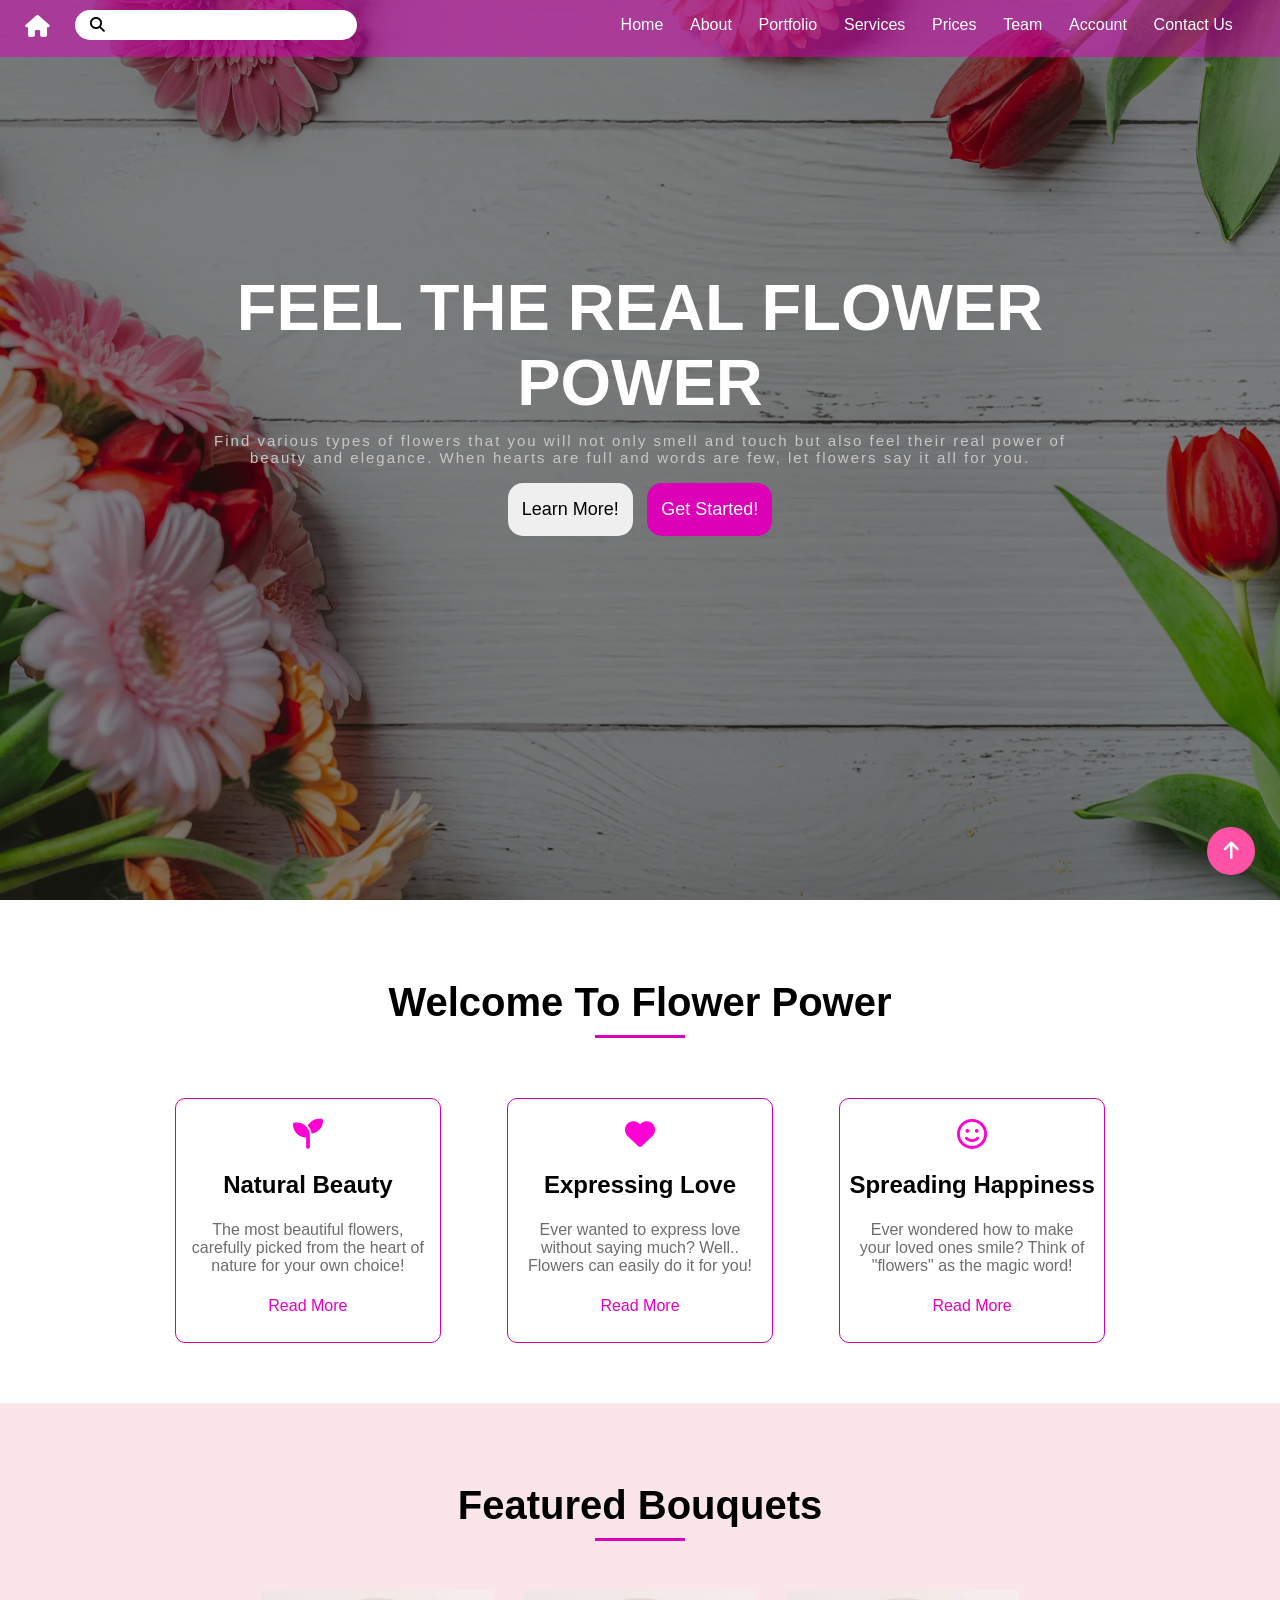
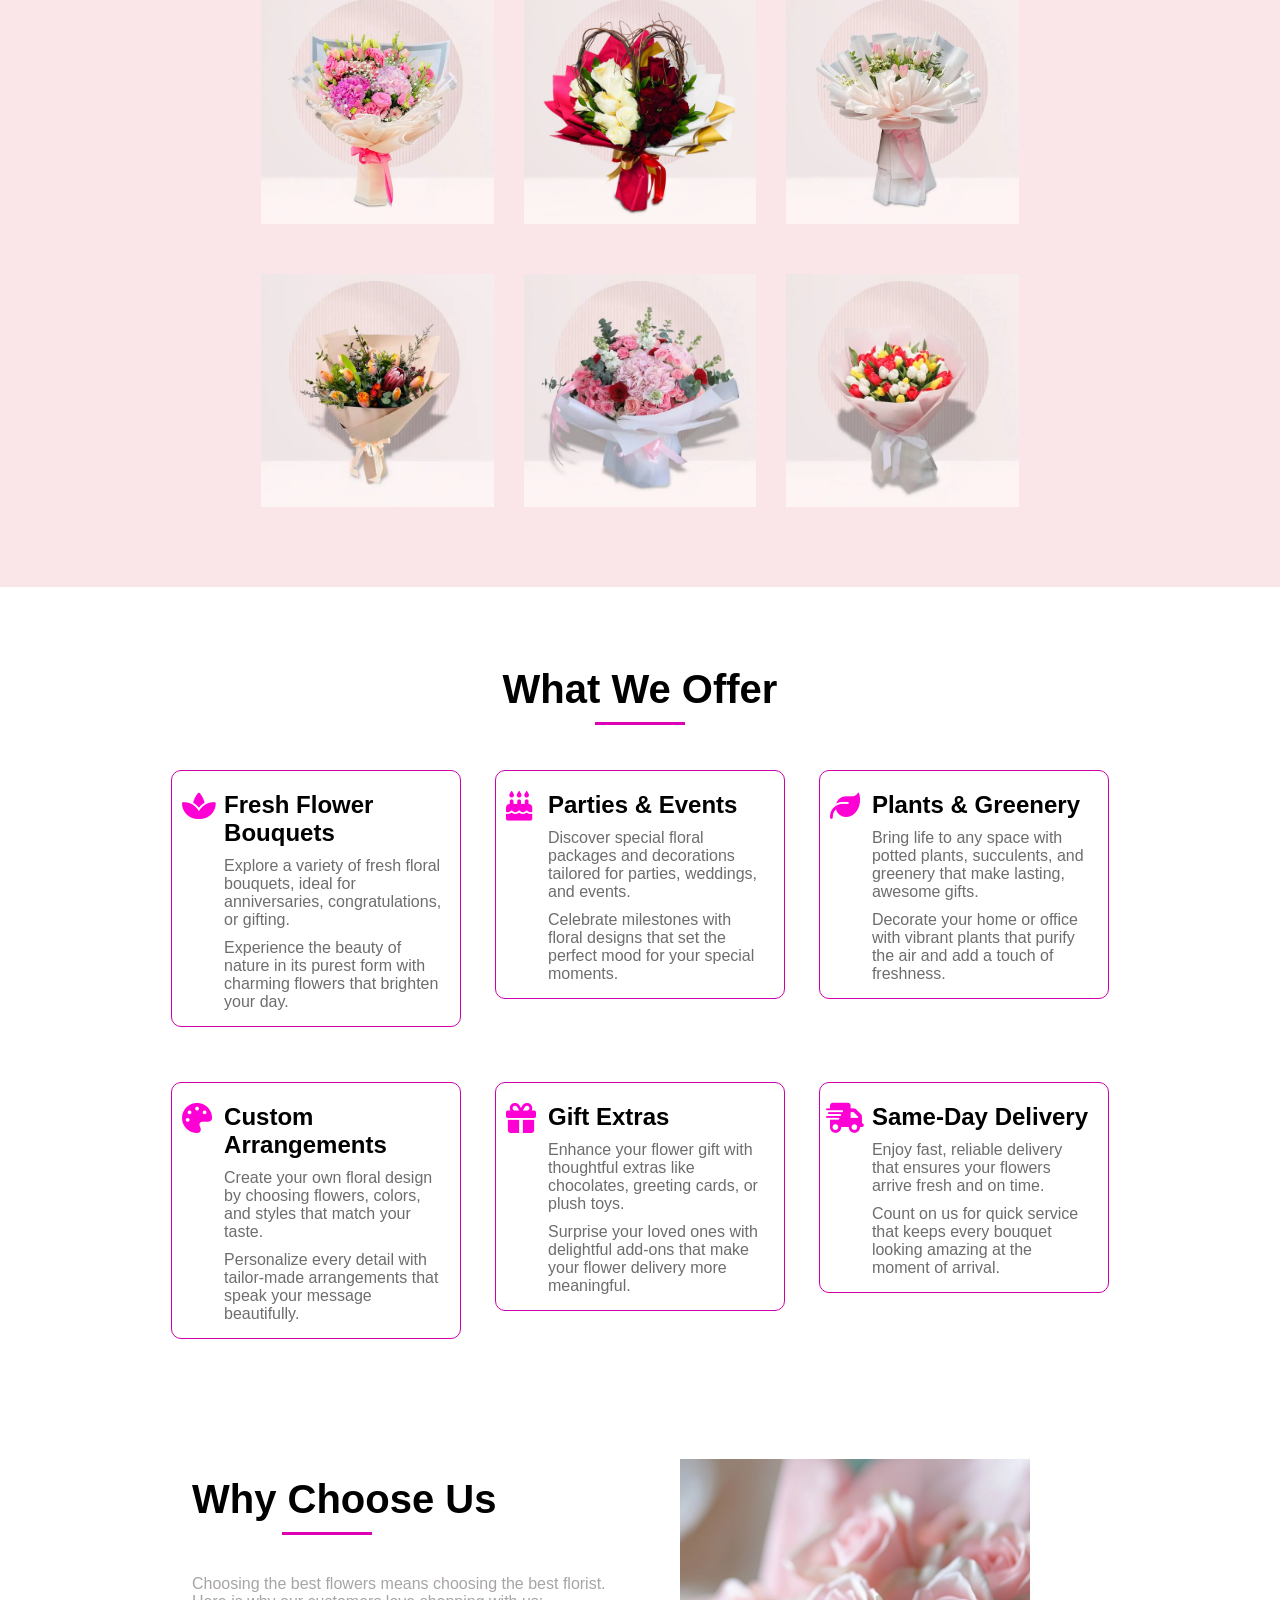
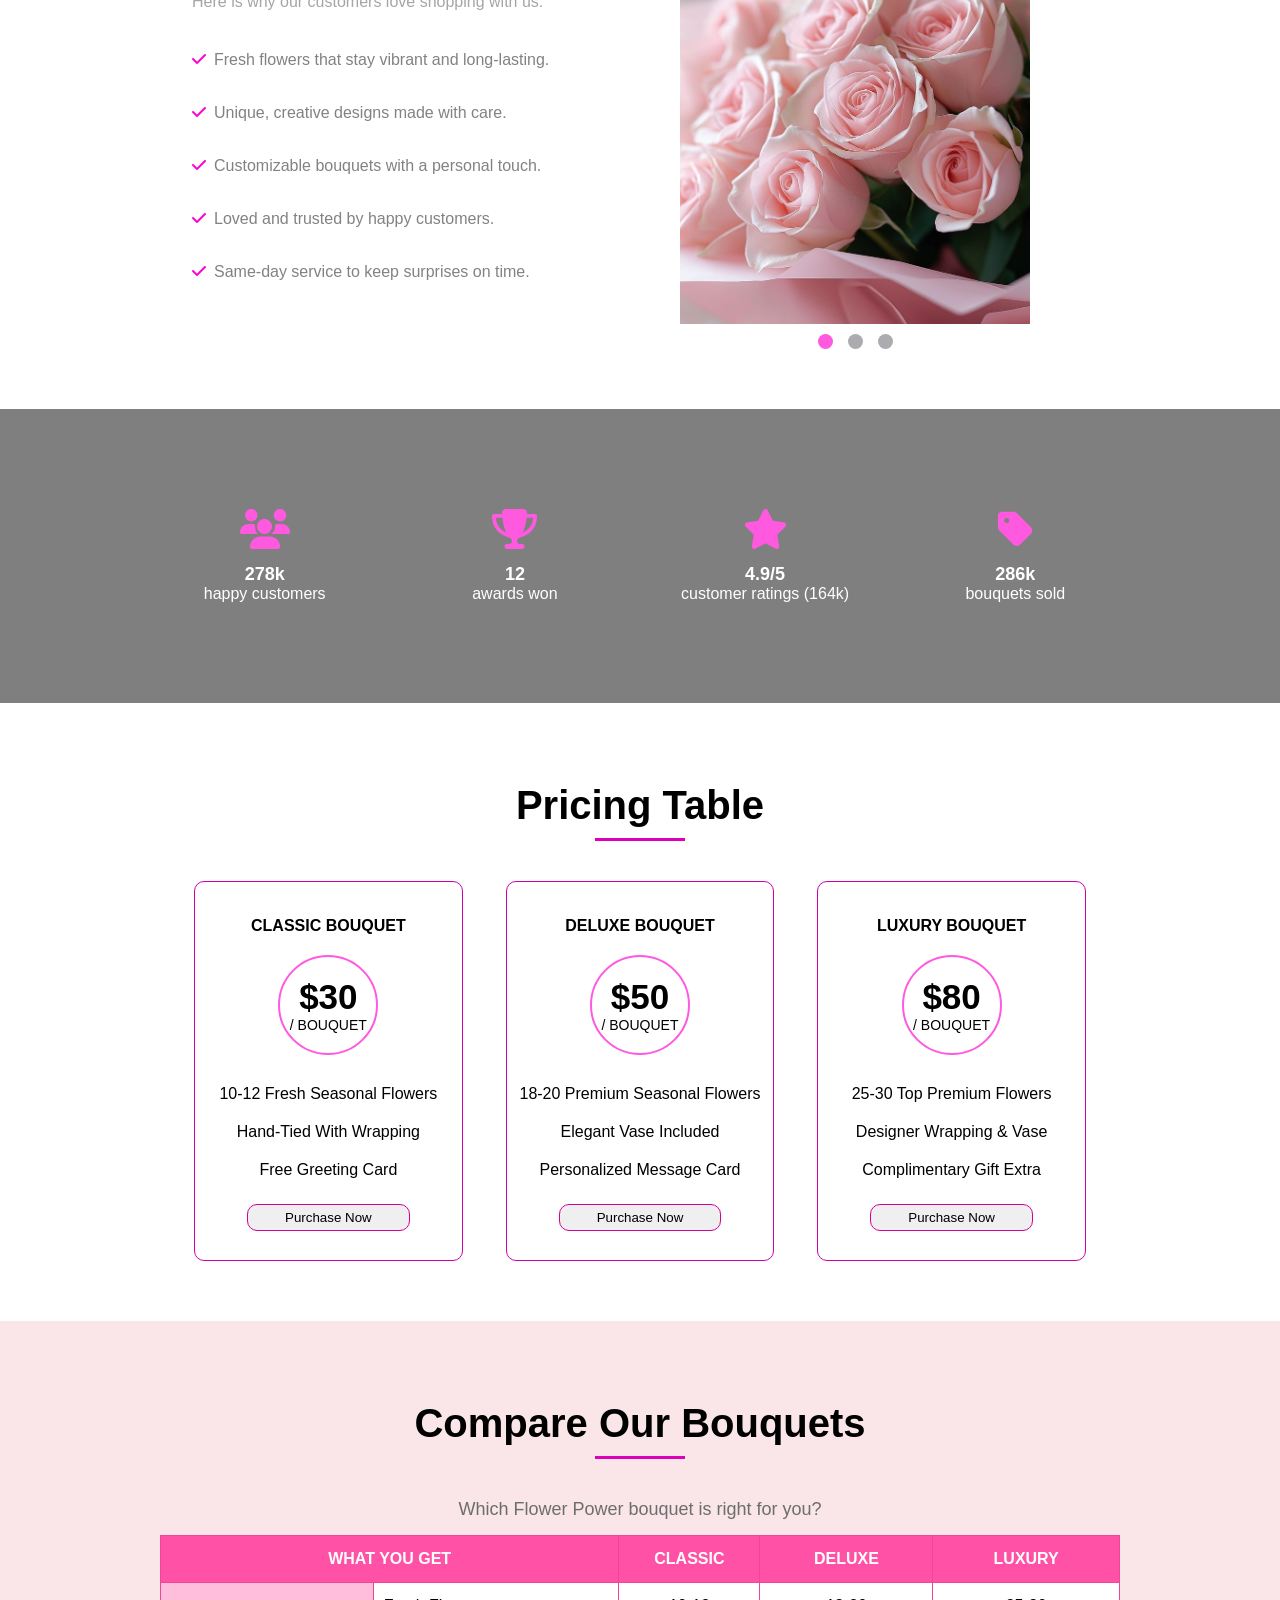
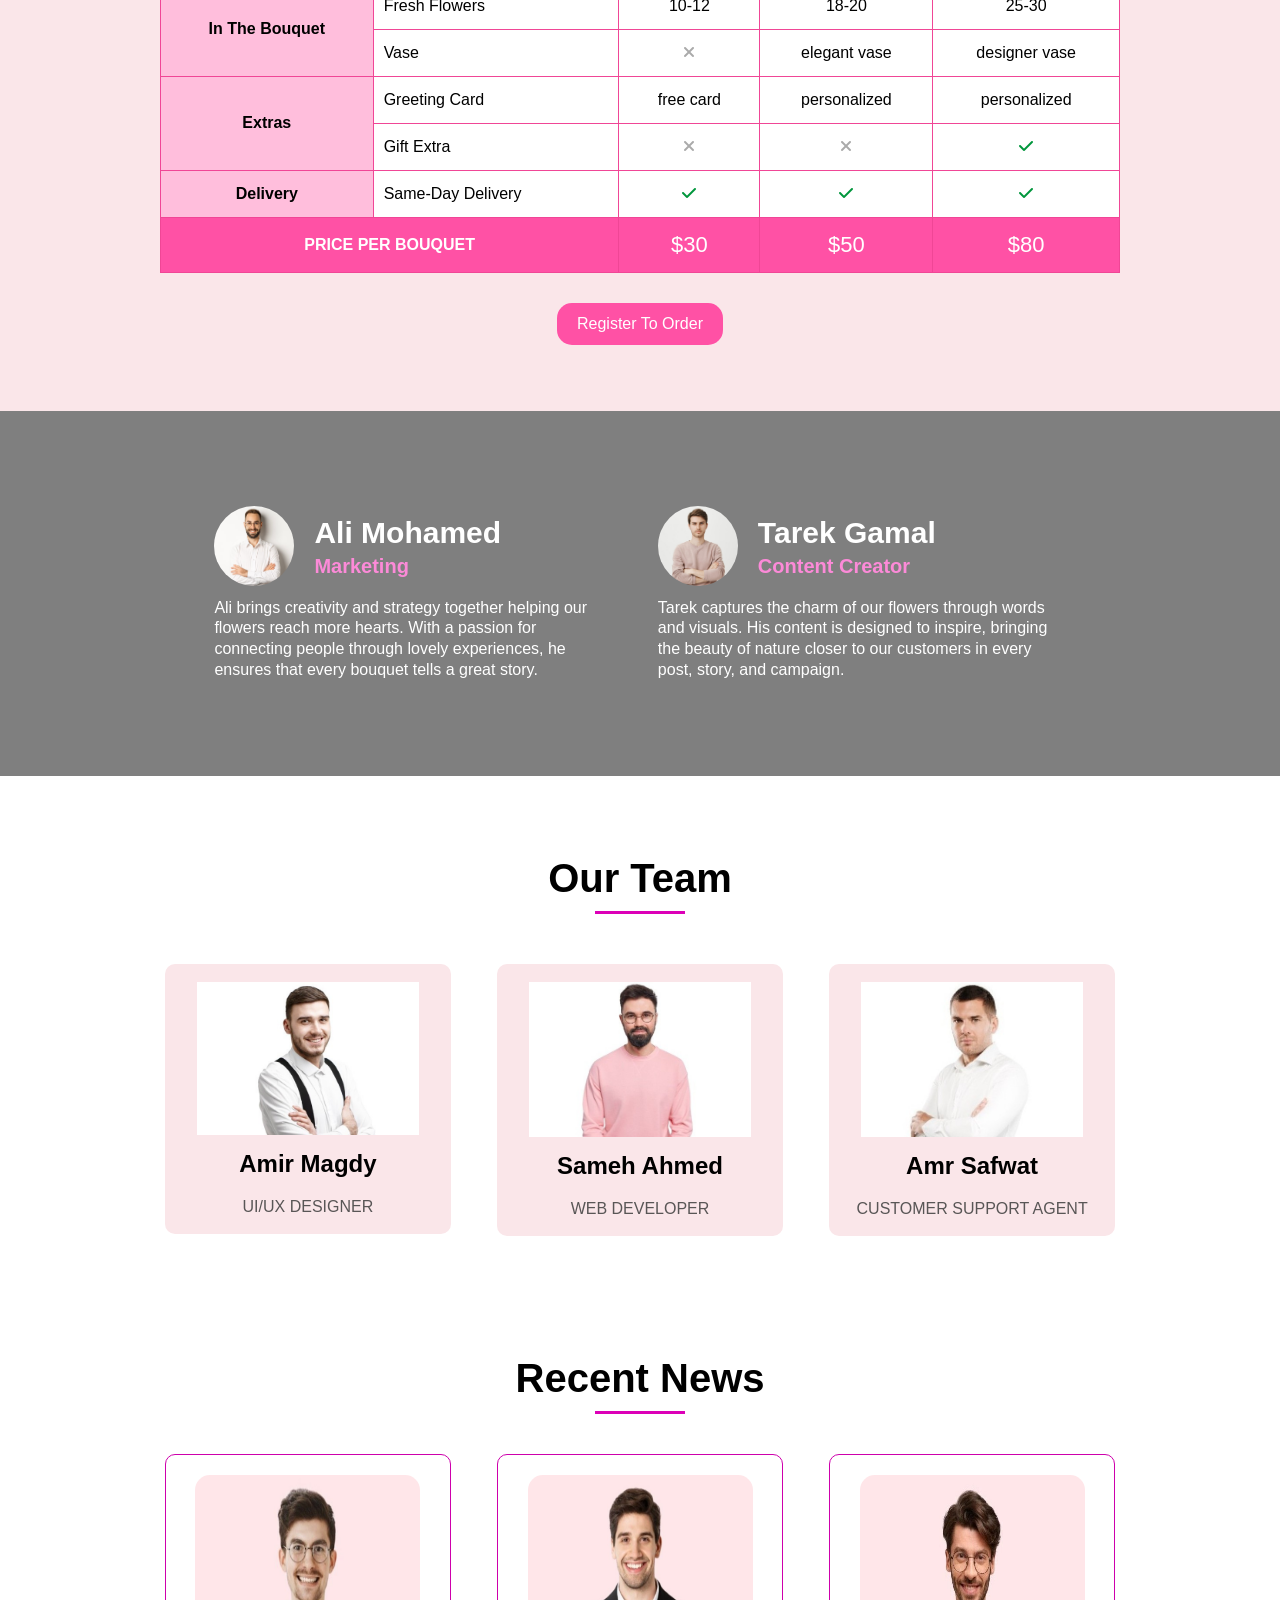
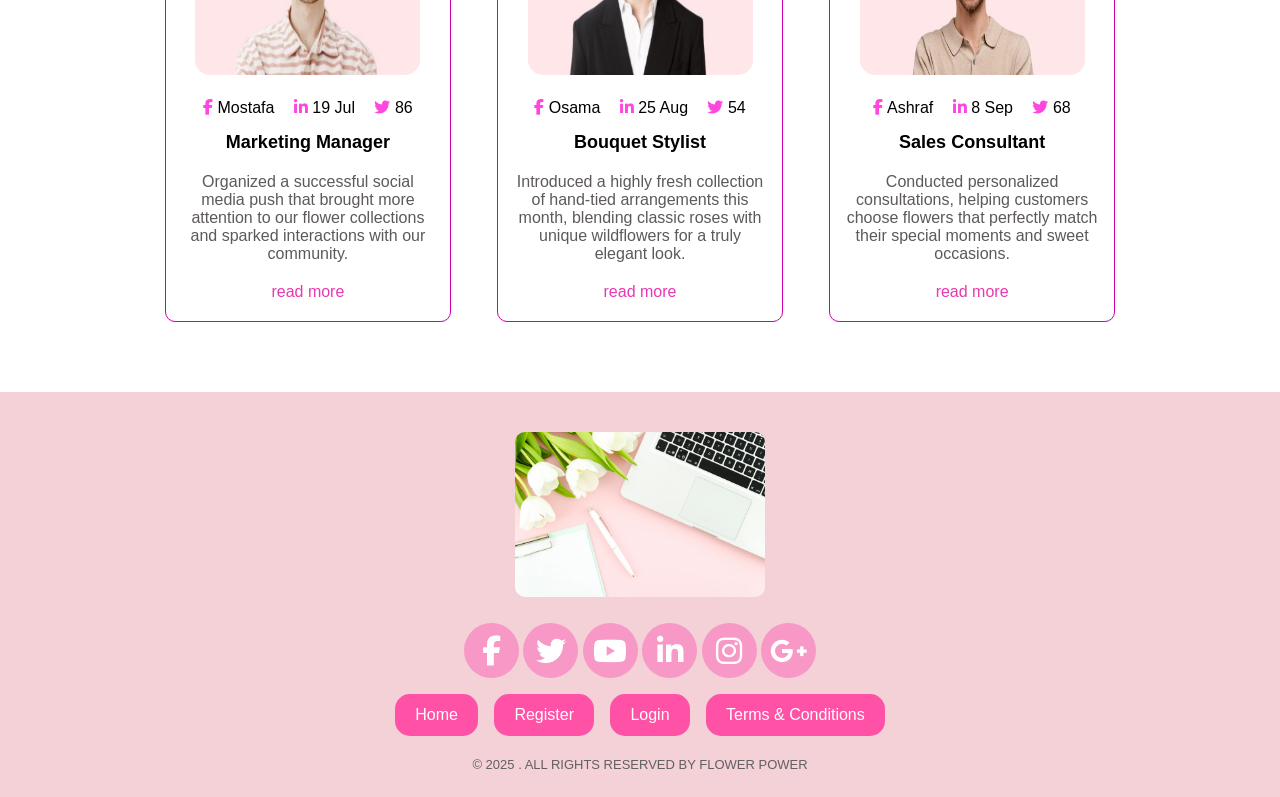
==== index.html @ 377924e8 "Add files via upload" ====
<!doctype html>
<html lang="en">
  <head>
    <meta charset="UTF-8" />
    <meta name="viewport" content="width=device-width, initial-scale=1" />
    <title>Flower Power</title>
    <link rel="stylesheet" href="css/style.css" />
    <link rel="stylesheet" href="css/all.css" />
  </head>

  <body>
    <div class="header">
      <a href="#home"><i class="fa-solid fa-house home-icon"></i></a>
      <input type="text" class="search-box" aria-label="search" />
      <i class="fa-solid fa-magnifying-glass search-icon"></i>
      <ul class="links">
        <li><a href="#home">home</a></li>
        <li><a href="#about">about</a></li>
        <li><a href="#featured">portfolio</a></li>
        <li><a href="#offer">services</a></li>
        <li><a href="#pricing">prices</a></li>
        <li><a href="#team">team</a></li>
        <li class="dropdown-point">
          <a href="Form.html">account</a>
          <ul class="dropdown-menu">
            <li><a href="Form.html">register</a></li>
            <li><a href="login.html">login</a></li>
            <li><a href="terms.html">terms &amp; conditions</a></li>
          </ul>
        </li>
        <li><a href="#contact">contact us</a></li>
      </ul>
    </div>
    <!-------------------------------------- /header -------------------------------------->

    <div class="home" id="home">
      <div class="home-overlay"></div>
      <div class="home-content">
        <h2 class="home-title">feel the real flower power</h2>
        <p class="home-p">
          Find various types of flowers that you will not only smell and touch
          but also feel their real power of beauty and elegance. When hearts are
          full and words are few, let flowers say it all for you.
        </p>
        <a href="#welcome" class="home-btn1 home-btn">learn more!</a>
        <a href="Form.html" class="home-btn2 home-btn">get started!</a>
      </div>
      <!-- /home-content -->
    </div>
    <!-------------------------------------- /home -------------------------------------->

    <div class="welcome" id="welcome">
      <div class="welcome-container">
        <div class="welcome-parent">
          <h2 class="title welcome-title">welcome to flower power</h2>
          <p class="underline"></p>

          <div class="welcome-div welcome-div1">
            <i class="fa-solid fa-seedling welcome-div-icon"></i>
            <h2 class="welcome-div-title">natural beauty</h2>
            <p class="welcome-div-p">
              The most beautiful flowers, carefully picked from the heart of
              nature for your own choice!
            </p>
            <a href="#" class="welcome-div-link">read more</a>
          </div>
          <!-- /welcome-div1 -->

          <div class="welcome-div welcome-div2">
            <i class="fa-solid fa-heart welcome-div-icon"></i>
            <h2 class="welcome-div-title">expressing love</h2>
            <p class="welcome-div-p">
              Ever wanted to express love without saying much? Well.. Flowers
              can easily do it for you!
            </p>
            <a href="#" class="welcome-div-link">read more</a>
          </div>
          <!-- /welcome-div2 -->

          <div class="welcome-div welcome-div3">
            <i class="fa-regular fa-face-smile welcome-div-icon"></i>
            <h2 class="welcome-div-title">spreading happiness</h2>
            <p class="welcome-div-p">
              Ever wondered how to make your loved ones smile? Think of
              "flowers" as the magic word!
            </p>
            <a href="#" class="welcome-div-link">read more</a>
          </div>
          <!-- /welcome-div3 -->
        </div>
        <!-- /welcome-parent -->
      </div>
      <!-- /welcome-container -->
    </div>
    <!-------------------------------------- /welcome -------------------------------------->

    <div class="featured" id="featured">
      <div class="featured-div">
        <h2 class="title featured-title">featured bouquets</h2>
        <p class="underline"></p>
        <div class="featured-container featured-container1">
          <div class="featured-parent featured-parent1">
            <div class="featured-img-container featured-img1-container">
              <img
                src="Assets/Blossom Bliss Bouquet.jpg"
                alt="blossom bliss bouquet"
                class="featured-img"
              />
              <div class="featured-img-overlay">
                <h2 class="featured-cat">category</h2>
                <p class="featured-p">blossom bliss bouquet</p>
                <div class="featured-icons">
                  <a href="#"
                    ><i class="fa-regular fa-heart featured-icon1"></i
                  ></a>
                  <a href="#"
                    ><i class="fa-brands fa-pinterest featured-icon2"></i
                  ></a>
                </div>
                <!-- /featured-icons -->
              </div>
              <!-- /featured-img-overlay -->
            </div>
            <!-- /featured-img1-container -->

            <div class="featured-img-container featured-img2-container">
              <img
                src="Assets/Eternal Love Twig-Heart Bouquet.jpg"
                alt="eternal love bouquet"
                class="featured-img"
              />
              <div class="featured-img-overlay">
                <h2 class="featured-cat">category</h2>
                <p class="featured-p">eternal love bouquet</p>
                <div class="featured-icons">
                  <a href="#"
                    ><i class="fa-regular fa-heart featured-icon1"></i
                  ></a>
                  <a href="#"
                    ><i class="fa-brands fa-pinterest featured-icon2"></i
                  ></a>
                </div>
                <!-- /featured-icons -->
              </div>
              <!-- /featured-img-overlay -->
            </div>
            <!-- /featured-img2-container -->

            <div class="featured-img-container featured-img3-container">
              <img
                src="Assets/Fresh Floral Harmony.jpg"
                alt="fresh floral harmony bouquet"
                class="featured-img"
              />
              <div class="featured-img-overlay">
                <h2 class="featured-cat">category</h2>
                <p class="featured-p">floral harmony bouquet</p>
                <div class="featured-icons">
                  <a href="#"
                    ><i class="fa-regular fa-heart featured-icon1"></i
                  ></a>
                  <a href="#"
                    ><i class="fa-brands fa-pinterest featured-icon2"></i
                  ></a>
                </div>
                <!-- /featured-icons -->
              </div>
              <!-- /featured-img-overlay -->
            </div>
            <!-- /featured-img3-container -->
          </div>
          <!-- /featured-parent1 -->
        </div>
        <!-- /featured-container1 -->

        <div class="featured-container featured-container2">
          <div class="featured-parent featured-parent2">
            <div class="featured-img-container featured-img4-container">
              <img
                src="Assets/Treasury Tulip Bouquet.jpg"
                alt="treasury tulip bouquet"
                class="featured-img"
              />
              <div class="featured-img-overlay">
                <h2 class="featured-cat">category</h2>
                <p class="featured-p">treasury tulips bouquet</p>
                <div class="featured-icons">
                  <a href="#"
                    ><i class="fa-regular fa-heart featured-icon1"></i
                  ></a>
                  <a href="#"
                    ><i class="fa-brands fa-pinterest featured-icon2"></i
                  ></a>
                </div>
                <!-- /featured-icons -->
              </div>
              <!-- /featured-img-overlay -->
            </div>
            <!-- /featured-img4-container -->

            <div class="featured-img-container featured-img5-container">
              <img
                src="Assets/Sweet Harmony.jpg"
                alt="sweet harmony bouquet"
                class="featured-img"
              />
              <div class="featured-img-overlay">
                <h2 class="featured-cat">category</h2>
                <p class="featured-p">sweet harmony bouquet</p>
                <div class="featured-icons">
                  <a href="#"
                    ><i class="fa-regular fa-heart featured-icon1"></i
                  ></a>
                  <a href="#"
                    ><i class="fa-brands fa-pinterest featured-icon2"></i
                  ></a>
                </div>
                <!-- /featured-icons -->
              </div>
              <!-- /featured-img-overlay -->
            </div>
            <!-- /featured-img5-container -->

            <div class="featured-img-container featured-img6-container">
              <img
                src="Assets/Mix Tulips 75 stems.jpg"
                alt="mixed tulips bouquet"
                class="featured-img"
              />
              <div class="featured-img-overlay">
                <h2 class="featured-cat">category</h2>
                <p class="featured-p">mix tulips bouquet</p>
                <div class="featured-icons">
                  <a href="#"
                    ><i class="fa-regular fa-heart featured-icon1"></i
                  ></a>
                  <a href="#"
                    ><i class="fa-brands fa-pinterest featured-icon2"></i
                  ></a>
                </div>
                <!-- /featured-icons -->
              </div>
              <!-- /featured-img-overlay -->
            </div>
            <!-- /featured-img6-container -->
          </div>
          <!-- /featured-parent2 -->
        </div>
        <!-- /featured-container2 -->
      </div>
      <!-- /featured-div -->
    </div>
    <!-------------------------------------- /featured -------------------------------------->

    <div class="offer" id="offer">
      <div class="offer-main">
        <h2 class="title offer-title">what we offer</h2>
        <p class="underline"></p>
        <div class="offer-container offer-container1">
          <div class="offer-parent offer-parent1">
            <div class="offer-div offer-div1">
              <a href="#"><i class="fas fa-spa offer-div-icon"></i></a>
              <div class="offer-details">
                <h2 class="offer-div-title">fresh flower bouquets</h2>
                <p class="offer-div-p">
                  Explore a variety of fresh floral bouquets, ideal for
                  anniversaries, congratulations, or gifting.
                </p>
                <p class="offer-div-p">
                  Experience the beauty of nature in its purest form with
                  charming flowers that brighten your day.
                </p>
              </div>
              <!-- /offer-details -->
            </div>
            <!-- /offer-div1 -->

            <div class="offer-div offer-div2">
              <a href="#"
                ><i class="fas fa-birthday-cake offer-div-icon"></i
              ></a>
              <div class="offer-details">
                <h2 class="offer-div-title">parties & events</h2>
                <p class="offer-div-p">
                  Discover special floral packages and decorations tailored for
                  parties, weddings, and events.
                </p>
                <p class="offer-div-p">
                  Celebrate milestones with floral designs that set the perfect
                  mood for your special moments.
                </p>
              </div>
              <!-- /offer-details -->
            </div>
            <!-- /offer-div2 -->

            <div class="offer-div offer-div3">
              <a href="#"><i class="fas fa-leaf offer-div-icon"></i></a>
              <div class="offer-details">
                <h2 class="offer-div-title">plants & greenery</h2>
                <p class="offer-div-p">
                  Bring life to any space with potted plants, succulents, and
                  greenery that make lasting, awesome gifts.
                </p>
                <p class="offer-div-p">
                  Decorate your home or office with vibrant plants that purify
                  the air and add a touch of freshness.
                </p>
              </div>
              <!-- /offer-details -->
            </div>
            <!-- /offer-div3 -->
          </div>
          <!-- /offer-parent1 -->
        </div>
        <!-- /offer-container1 -->

        <div class="offer-container offer-container2">
          <div class="offer-parent offer-parent2">
            <div class="offer-div offer-div1">
              <a href="#"><i class="fas fa-palette offer-div-icon"></i></a>
              <div class="offer-details">
                <h2 class="offer-div-title">custom arrangements</h2>
                <p class="offer-div-p">
                  Create your own floral design by choosing flowers, colors, and
                  styles that match your taste.
                </p>
                <p class="offer-div-p">
                  Personalize every detail with tailor-made arrangements that
                  speak your message beautifully.
                </p>
              </div>
              <!-- /offer-details -->
            </div>
            <!-- /offer-div1 -->

            <div class="offer-div offer-div2">
              <a href="#"><i class="fas fa-gift offer-div-icon"></i></a>
              <div class="offer-details">
                <h2 class="offer-div-title">gift extras</h2>
                <p class="offer-div-p">
                  Enhance your flower gift with thoughtful extras like
                  chocolates, greeting cards, or plush toys.
                </p>
                <p class="offer-div-p">
                  Surprise your loved ones with delightful add-ons that make
                  your flower delivery more meaningful.
                </p>
              </div>
              <!-- /offer-details -->
            </div>
            <!-- /offer-div2 -->

            <div class="offer-div offer-div3">
              <a href="#"
                ><i
                  class="fas fa-shipping-fast offer-div-icon offer-div-icon6"
                ></i
              ></a>
              <div class="offer-details">
                <h2 class="offer-div-title">same-day delivery</h2>
                <p class="offer-div-p">
                  Enjoy fast, reliable delivery that ensures your flowers arrive
                  fresh and on time.
                </p>
                <p class="offer-div-p">
                  Count on us for quick service that keeps every bouquet looking
                  amazing at the moment of arrival.
                </p>
              </div>
              <!-- /offer-details -->
            </div>
            <!-- /offer-div3 -->
          </div>
          <!-- /offer-parent2 -->
        </div>
        <!-- /offer-container2 -->
      </div>
      <!-- /offer-main -->
    </div>
    <!-------------------------------------- /offer -------------------------------------->

    <div class="choose">
      <div class="choose-container">
        <div class="choose-parent">
          <div class="choose-div choose-div1">
            <br />
            <h2 class="title choose-title">why choose us</h2>
            <p class="underline choose-underline"></p>
            <div class="choose-container-div1">
              <p class="choose-div-p1">
                Choosing the best flowers means choosing the best florist.
              </p>
              <p class="choose-div-p2">
                Here is why our customers love shopping with us:
              </p>
              <ul class="advantages">
                <li>
                  <i class="fa-solid fa-check tick-icon"></i>Fresh flowers that
                  stay vibrant and long-lasting.
                </li>
                <li>
                  <i class="fa-solid fa-check tick-icon"></i>Unique, creative
                  designs made with care.
                </li>
                <li>
                  <i class="fa-solid fa-check tick-icon"></i>Customizable
                  bouquets with a personal touch.
                </li>
                <li>
                  <i class="fa-solid fa-check tick-icon"></i>Loved and trusted
                  by happy customers.
                </li>
                <li>
                  <i class="fa-solid fa-check tick-icon"></i>Same-day service to
                  keep surprises on time.
                </li>
              </ul>
            </div>
            <!-- /choose-container-div1 -->
          </div>
          <!-- /choose-div1 -->

          <div class="choose-div choose-div2">
            <div class="choose-container-div2">
              <img
                src="Assets/Pink Flowers.jpg"
                alt="pink flowers"
                class="choose-image"
                width="350"
                height="465"
              />
              <div class="switch-parent">
                <div class="switch-container-div">
                  <p class="switch switch1"></p>
                  <p class="switch switch2"></p>
                  <p class="switch switch3"></p>
                </div>
                <!-- /switch-container-div -->
              </div>
              <!-- /switch--parent -->
            </div>
            <!-- /choose-container-div2 -->
          </div>
          <!-- /choose-div2 -->
        </div>
        <!-- /choose-parent -->
      </div>
      <!-- /choose-container -->
    </div>
    <!-------------------------------------- /choose -------------------------------------->

    <div class="achievements">
      <div class="achievements-image">
        <div class="achievements-overlay">
          <div class="achievements-container">
            <div class="achievement achievement1">
              <i
                class="fa-solid fa-users achievement-icon achievement1-icon"
              ></i>
              <h2 class="achievement-number achievement1-number">278k</h2>
              <p class="achievement-p achievement1-p">happy customers</p>
            </div>
            <!-- /achievement1 -->

            <div class="achievement achievement2">
              <i
                class="fa-solid fa-trophy achievement-icon achievement2-icon"
              ></i>
              <h2 class="achievement-number achievement2-number">12</h2>
              <p class="achievement-p achievement2-p">awards won</p>
            </div>
            <!-- /achievement2 -->

            <div class="achievement achievement3">
              <i class="fas fa-star achievement-icon achievement3-icon"></i>
              <h2 class="achievement-number achievement3-number">4.9/5</h2>
              <p class="achievement-p achievement3-p">
                customer ratings (164k)
              </p>
            </div>
            <!-- /achievement3 -->

            <div class="achievement achievement4">
              <i class="fas fa-tag achievement-icon achievement4-icon"></i>
              <h2 class="achievement-number achievement4-number">286k</h2>
              <p class="achievement-p achievement4-p">bouquets sold</p>
            </div>
            <!-- /achievement4 -->
          </div>
          <!-- /achievements-container -->
        </div>
        <!-- /achievements-overlay -->
      </div>
      <!-- /achievements-image -->
    </div>
    <!-------------------------------------- /achievements -------------------------------------->

    <div class="pricing" id="pricing">
      <div class="pricing-parent">
        <h2 class="title pricing-title">pricing table</h2>
        <p class="underline"></p>

        <div class="pricing-div pricing-div1">
          <h2 class="pricing-div-title">classic bouquet</h2>
          <div class="price-circle">
            <div class="price-centering">
              <h2>$30</h2>
              <p>/ bouquet</p>
            </div>
            <!-- /price-centering -->
          </div>
          <!-- /price-circle -->
          <p class="pricing-div-p pricing-div-p1">
            10-12 fresh seasonal flowers
          </p>
          <p class="pricing-div-p pricing-div-p2">hand-tied with wrapping</p>
          <p class="pricing-div-p pricing-div-p3">free greeting card</p>
          <button class="purchase-btn">purchase now</button>
        </div>
        <!-- /pricing-div1 -->

        <div class="pricing-div pricing-div2">
          <h2 class="pricing-div-title">deluxe bouquet</h2>
          <div class="price-circle">
            <div class="price-centering">
              <h2>$50</h2>
              <p>/ bouquet</p>
            </div>
            <!-- /price-centering -->
          </div>
          <!-- /price-circle -->
          <p class="pricing-div-p pricing-div-p1">
            18-20 premium seasonal flowers
          </p>
          <p class="pricing-div-p pricing-div-p2">elegant vase included</p>
          <p class="pricing-div-p pricing-div-p3">personalized message card</p>
          <button class="purchase-btn">purchase now</button>
        </div>
        <!-- /pricing-div2 -->

        <div class="pricing-div pricing-div3">
          <h2 class="pricing-div-title">luxury bouquet</h2>
          <div class="price-circle">
            <div class="price-centering">
              <h2>$80</h2>
              <p>/ bouquet</p>
            </div>
            <!-- /price-centering -->
          </div>
          <!-- /price-circle -->
          <p class="pricing-div-p pricing-div-p1">25-30 top premium flowers</p>
          <p class="pricing-div-p pricing-div-p2">designer wrapping & vase</p>
          <p class="pricing-div-p pricing-div-p3">complimentary gift extra</p>
          <button class="purchase-btn">purchase now</button>
        </div>
        <!-- /pricing-div3 -->
      </div>
      <!-- /pricing-parent -->
    </div>
    <!-------------------------------------- /pricing -------------------------------------->

    <div class="compare" id="compare">
      <div class="compare-parent">
        <h2 class="title compare-title">compare our bouquets</h2>
        <p class="underline"></p>
        <div class="table-scroll">
          <table class="compare-table">
            <caption>Which Flower Power bouquet is right for you?</caption>
            <thead>
              <tr>
                <th colspan="2">what you get</th>
                <th>classic</th>
                <th>deluxe</th>
                <th>luxury</th>
              </tr>
            </thead>
            <tbody>
              <tr>
                <th rowspan="2" scope="rowgroup">in the bouquet</th>
                <td>fresh flowers</td>
                <td>10-12</td>
                <td>18-20</td>
                <td>25-30</td>
              </tr>
              <tr>
                <td>vase</td>
                <td><i class="fa-solid fa-xmark no"></i></td>
                <td>elegant vase</td>
                <td>designer vase</td>
              </tr>
              <tr>
                <th rowspan="2" scope="rowgroup">extras</th>
                <td>greeting card</td>
                <td>free card</td>
                <td>personalized</td>
                <td>personalized</td>
              </tr>
              <tr>
                <td>gift extra</td>
                <td><i class="fa-solid fa-xmark no"></i></td>
                <td><i class="fa-solid fa-xmark no"></i></td>
                <td><i class="fa-solid fa-check yes"></i></td>
              </tr>
              <tr>
                <th scope="row">delivery</th>
                <td>same-day delivery</td>
                <td><i class="fa-solid fa-check yes"></i></td>
                <td><i class="fa-solid fa-check yes"></i></td>
                <td><i class="fa-solid fa-check yes"></i></td>
              </tr>
            </tbody>
            <tfoot>
              <tr>
                <th colspan="2">price per bouquet</th>
                <td>$30</td>
                <td>$50</td>
                <td>$80</td>
              </tr>
            </tfoot>
          </table>
        </div>
        <!-- /table-scroll -->
        <a href="Form.html" class="btn compare-btn">register to order</a>
      </div>
      <!-- /compare-parent -->
    </div>
    <!-------------------------------------- /compare -------------------------------------->

    <div class="about" id="about">
      <div class="about-image">
        <div class="about-overlay">
          <div class="about-container">
            <div class="about-member about-member1">
              <img
                src="Assets/marketing.jpg"
                alt="ali mohamed"
                width="80"
                height="80"
              />
              <h2 class="about-name about-name1">ali mohamed</h2>
              <h2 class="about-position about-position1">marketing</h2>
              <p class="about-details about-details1">
                Ali brings creativity and strategy together helping our flowers
                reach more hearts. With a passion for connecting people through
                lovely experiences, he ensures that every bouquet tells a great
                story.
              </p>
            </div>
            <!-- /about1 -->

            <div class="about-member about-member2">
              <img
                src="Assets/content creator.jpg"
                alt="tarek gamal"
                width="80"
                height="80"
              />
              <h2 class="about-name about-name1">tarek gamal</h2>
              <h2 class="about-position about-position2">content creator</h2>
              <p class="about-details about-details2">
                Tarek captures the charm of our flowers through words and
                visuals. His content is designed to inspire, bringing the beauty
                of nature closer to our customers in every post, story, and
                campaign.
              </p>
            </div>
            <!-- /about2 -->
          </div>
          <!-- /about-container -->
        </div>
        <!-- /about-overlay -->
      </div>
      <!-- /about-image -->
    </div>
    <!-------------------------------------- /about -------------------------------------->

    <div class="team" id="team">
      <h2 class="title team-title">our team</h2>
      <p class="underline"></p>
      <div class="team-container">
        <div class="team-parent">
          <div class="team-item team-item1">
            <div class="team-img">
              <img
                src="Assets/designer.jpg"
                alt="amir magdy"
                width="300"
                height="207"
              />
              <div class="team-icons team-icons1">
                <a href="#"><i class="fa-brands fa-facebook-f"></i></a>
                <a href="#"><i class="fa-brands fa-linkedin-in"></i></a>
                <a href="#"><i class="fa-brands fa-twitter"></i></a>
              </div>
              <!-- /team-icons -->
            </div>
            <!-- /team-img -->

            <div class="team-info">
              <h2 class="team-name team-name1">amir magdy</h2>
              <p class="team-position team-position1">ui/ux designer</p>
            </div>
            <!-- /team-info -->
          </div>
          <!-- /team-item1 -->

          <div class="team-item team-item2">
            <div class="team-img">
              <img
                src="Assets/web developer.jpg"
                alt="sameh ahmed"
                width="300"
                height="209"
              />
              <div class="team-icons team-icons2">
                <a href="#"><i class="fa-brands fa-facebook-f"></i></a>
                <a href="#"><i class="fa-brands fa-linkedin-in"></i></a>
                <a href="#"><i class="fa-brands fa-twitter"></i></a>
              </div>
              <!-- /team-icons -->
            </div>
            <!-- /team-img -->

            <div class="team-info">
              <h2 class="team-name team-name2">sameh ahmed</h2>
              <p class="team-position team-position2">web developer</p>
            </div>
            <!-- /team-info -->
          </div>
          <!-- /team-item2 -->

          <div class="team-item team-item3">
            <div class="team-img">
              <img
                src="Assets/support.jpg"
                alt="amr safwat"
                width="300"
                height="209"
              />
              <div class="team-icons team-icons3">
                <a href="#"><i class="fa-brands fa-facebook-f"></i></a>
                <a href="#"><i class="fa-brands fa-linkedin-in"></i></a>
                <a href="#"><i class="fa-brands fa-twitter"></i></a>
              </div>
              <!-- /team-icons -->
            </div>
            <!-- /team-img -->

            <div class="team-info">
              <h2 class="team-name team-name3">amr safwat</h2>
              <p class="team-position team-position3">customer support agent</p>
            </div>
            <!-- /team-info -->
          </div>
          <!-- /team-item3 -->
        </div>
        <!-- /team-parent -->
      </div>
      <!-- /team-container -->
    </div>
    <!-------------------------------------- /team -------------------------------------->

    <div class="news">
      <div class="news-parent">
        <h2 class="title news-title">recent news</h2>
        <p class="underline"></p>

        <div class="news-div news-div1">
          <img
            src="Assets/marketing manager.jpg"
            alt="marketing manager"
            width="250"
            height="151"
          />
          <div class="news-details">
            <a href="#"><i class="fa-brands fa-facebook-f news-icon"></i></a>
            <span class="news-span1">mostafa</span>
            <a href="#"><i class="fa-brands fa-linkedin-in news-icon"></i></a>
            <span class="news-span2">19 jul</span>
            <a href="#"><i class="fa-brands fa-twitter news-icon"></i></a>
            <span class="news-span3">86</span>
            <h2>marketing manager</h2>
            <p>
              Organized a successful social media push that brought more
              attention to our flower collections and sparked interactions with
              our community.
            </p>
            <a href="#" class="news-more">read more</a>
          </div>
          <!-- /news-details -->
        </div>
        <!-- /news-div1 -->

        <div class="news-div news-div2">
          <img
            src="Assets/bouquet stylist.jpg"
            alt="bouquet stylist"
            width="250"
            height="166"
          />
          <div class="news-details">
            <a href="#"><i class="fa-brands fa-facebook-f news-icon"></i></a>
            <span class="news-span1">Osama</span>
            <a href="#"><i class="fa-brands fa-linkedin-in news-icon"></i></a>
            <span class="news-span2">25 aug</span>
            <a href="#"><i class="fa-brands fa-twitter news-icon"></i></a>
            <span class="news-span3">54</span>
            <h2>bouquet stylist</h2>
            <p>
              Introduced a highly fresh collection of hand-tied arrangements
              this month, blending classic roses with unique wildflowers for a
              truly elegant look.
            </p>
            <a href="#" class="news-more">read more</a>
          </div>
          <!-- /news-details -->
        </div>
        <!-- /news-div2 -->

        <div class="news-div news-div3">
          <img
            src="Assets/sales consultant.jpg"
            alt="sales consultant"
            width="250"
            height="145"
          />
          <div class="news-details">
            <a href="#"><i class="fa-brands fa-facebook-f news-icon"></i></a>
            <span class="news-span1">ashraf</span>
            <a href="#"><i class="fa-brands fa-linkedin-in news-icon"></i></a>
            <span class="news-span2">8 sep</span>
            <a href="#"><i class="fa-brands fa-twitter news-icon"></i></a>
            <span class="news-span3">68</span>
            <h2>sales consultant</h2>
            <p>
              Conducted personalized consultations, helping customers choose
              flowers that perfectly match their special moments and sweet
              occasions.
            </p>
            <a href="#" class="news-more">read more</a>
          </div>
          <!-- /news-details -->
        </div>
        <!-- /news-div3 -->
      </div>
      <!-- /news-parent -->
    </div>
    <!-------------------------------------- /news -------------------------------------->

    <div class="footer" id="contact">
      <img
        src="Assets/laptop-with-tulips-clipboard-table_23-2148100649.jpg"
        alt="laptop with tulips on a table"
        width="250"
        height="166"
      />

      <div class="footer-icons">
        <ul>
          <a href="#"
            ><li><i class="fa-brands fa-facebook-f"></i></li
          ></a>
          <a href="#"
            ><li><i class="fa-brands fa-twitter"></i></li
          ></a>
          <a href="#"
            ><li><i class="fa-brands fa-youtube"></i></li
          ></a>
          <a href="#"
            ><li><i class="fa-brands fa-linkedin-in"></i></li
          ></a>
          <a href="#"
            ><li><i class="fa-brands fa-instagram"></i></li
          ></a>
          <a href="#"
            ><li><i class="fa-brands fa-google-plus-g"></i></li
          ></a>
        </ul>
      </div>
      <!-- /footer-icons -->

      <div class="footer-links">
        <a href="index.html" class="btn">home</a>
        <a href="Form.html" class="btn">register</a>
        <a href="login.html" class="btn">login</a>
        <a href="terms.html" class="btn">terms &amp; conditions</a>
      </div>

      <p>&copy; 2025 . all rights reserved by Flower Power</p>
    </div>
    <!-------------------------------------- /footer -------------------------------------->
    <a href="#home" class="back-to-top" aria-label="Back to top"><i class="fa-solid fa-arrow-up"></i></a>
  </body>
</html>
---- css/style.css ----
html {
  scroll-behavior: smooth;
}

* {
  margin: 0;
  padding: 0;
  box-sizing: border-box;
}

img {
  max-width: 100%;
}

body {
  font-family: "Franklin Gothic Medium", "Arial Narrow", Arial, sans-serif;
}

.header {
  width: 100%;
  min-height: 50px;
  background-color: rgba(220, 0, 183, 0.5);
  position: fixed;
  top: 0;
  left: 0;
  z-index: 25;
  display: flex;
}

.home-icon {
  color: #fff;
  font-size: 22px;
  margin: 15px 25px 20px 25px;
}

.search-box {
  width: 22%;
  height: 30px;
  border-radius: 20px;
  border: 0;
  margin: 10px 0;
  padding-left: 35px;
}

.search-icon {
  position: absolute;
  top: 17px;
  left: 90px;
  font-size: 15px;
}

.search-icon:hover {
  cursor: pointer;
}

.links {
  list-style: none;
  width: 58%;
  margin: 0 25px 0 auto;
  padding: 13px 0 6px 0;
  text-align: right;
}

.links li {
  display: inline-block;
  margin: 0 3% 0 0;
  line-height: 1.5;
}

.links li a {
  color: #fff;
  text-decoration: none;
  text-transform: capitalize;
  position: relative;
  padding-bottom: 7px;
}

.links li a::after {
  position: absolute;
  content: "";
  width: 0;
  height: 2px;
  bottom: 0;
  left: 0;
  background-color: rgb(255, 41, 219);
}

.links li a:hover:after {
  width: 100%;
  transition: 0.5s;
}

.dropdown-point {
  position: relative;
  padding-bottom: 7px;
}

.dropdown-menu {
  position: absolute;
  right: 0;
  width: 175px;
  top: 100%;
  padding: 10px 0;
  background-color: #fff;
  text-align: center;
  border: 1px solid rgb(206, 0, 172);
  border-radius: 10px;
  z-index: 9;
  visibility: hidden;
}

.dropdown-menu li {
  display: block;
  margin: 20px 0;
}

.dropdown-menu li a {
  color: rgb(220, 0, 183);
}

.dropdown-point:hover .dropdown-menu {
  visibility: visible;
}

/* header [finished successfully] */

.home {
  background-image: url(../Assets/spring-hero-background-with-flowers.webp);
  width: 100%;
  min-height: 100vh;
  background-size: cover;
  position: relative;
}

.home-overlay {
  position: absolute;
  width: 100%;
  height: 100%;
  background-color: rgba(0, 0, 0, 0.5);
}

.home-content {
  width: 70%;
  min-width: 300px;
  margin: 0 auto;
  padding: 30vh 0 20vh 0;
  color: #fff;
  text-align: center;
  position: relative;
}

.home-title {
  text-transform: uppercase;
  font-size: 65px;
}

.home-p {
  color: rgb(200, 199, 199);
  font-size: 15px;
  letter-spacing: 2px;
  padding: 12px 0px;
}

.home-btn {
  display: inline-block;
  text-decoration: none;
  font-size: 18px;
  text-transform: capitalize;
  border: 0;
  border-radius: 15px;
  padding: 16px 14px;
  margin: 5px;
}

.home-btn1 {
  background-color: #efefef;
  color: #000;
}

.home-btn2 {
  background-color: rgb(220, 0, 183);
  color: #fff;
}

.home-btn:hover {
  opacity: 0.4;
  cursor: pointer;
}

/* home [finished successfully] */

.welcome {
  width: 100%;
  position: relative;
}

.welcome-container {
  width: 80%;
  min-width: 280px;
  margin: auto;
}

.welcome-parent {
  padding: 80px 0 60px 0;
  text-align: center;
}

.title {
  font-size: 40px;
  text-align: center;
  text-transform: capitalize;
}

.underline {
  width: 90px;
  height: 3px;
  background-color: rgb(220, 0, 183);
  margin: auto;
  margin-top: 10px;
}

.welcome-div {
  display: inline-block;
  vertical-align: top;
  width: 26%;
  min-width: 220px;
  min-height: 220px;
  border: 1px solid rgb(206, 0, 172);
  border-radius: 10px;
  margin: 60px 3% 0 3%;
  padding-bottom: 5px;
  text-align: center;
  position: relative;
}

.welcome-div-icon {
  padding-top: 20px;
  color: rgb(255, 0, 212);
  font-size: 30px;
}

.welcome-div-title {
  text-transform: capitalize;
  padding: 22px 0;
}

.welcome-div-p {
  color: rgb(109, 109, 109);
  padding: 0 15px;
}

.welcome-div-link {
  text-decoration: none;
  text-transform: capitalize;
  color: rgb(230, 0, 192);
  padding: 22px 0;
  display: block;
}

.welcome-div:after {
  position: absolute;
  content: "";
  width: 0;
  height: 0;
  top: 0;
  left: 0;
  background-color: rgb(255, 136, 233);
  opacity: 0;
  border-radius: 10px;
  z-index: -9;
}

.welcome-div:hover::after {
  width: 100%;
  height: 100%;
  opacity: 0.7;
  transition: 0.5s;
}

.welcome-div:hover .welcome-div-icon {
  color: rgb(205, 0, 119);
}

.welcome-div:hover .welcome-div-title {
  color: #fff;
}

.welcome-div:hover .welcome-div-p {
  color: black;
}

/* welcome [finished successfully] */

.featured {
  width: 100%;
  background-color: rgb(250, 230, 233);
}

.featured-div {
  padding: 80px 0 60px 0;
}

.featured-container {
  width: 65%;
  min-width: 260px;
  margin: auto;
  text-align: center;
}

.featured-container1 {
  margin-top: 50px;
}

.featured-container2 {
  margin-top: 30px;
}

.featured-img-container {
  display: inline-block;
  vertical-align: top;
  width: 28%;
  min-width: 200px;
  margin: 0 1.5% 20px 1.5%;
  position: relative;
}

.featured-img {
  display: block;
  width: 100%;
  height: auto;
}

.featured-img-overlay {
  width: 100%;
  height: 100%;
  top: 0;
  left: 0;
  background-color: rgba(0, 0, 0, 0.5);
  position: absolute;
  text-align: center;
  visibility: hidden;
  transition: 0.1s;
  z-index: 3;
}

.featured-img-container:hover .featured-img-overlay {
  visibility: visible;
}

.featured-cat {
  font-size: 30px;
  text-transform: uppercase;
  padding: 30px 0 20px 0;
  color: rgb(194, 185, 185);
}

.featured-p {
  color: #fff;
}

.featured-icon1,
.featured-icon2 {
  font-size: 20px;
  background-color: #fff;
  margin-top: 30px;
  padding: 6px 10px 4px 10px;
  border-radius: 6px;
  display: inline-block;
}
.featured-icons a {
  color: rgb(136, 133, 133);
}

/* featured [finished successfully] */

.offer {
  width: 100%;
}

.offer-main {
  padding: 80px 0;
}

.offer-container {
  width: 78%;
  min-width: 290px;
  margin: auto;
}

.offer-parent {
  text-align: center;
}

.offer-container1 {
  margin-top: 20px;
}

.offer-container2 {
  margin-top: 30px;
}

.offer-div {
  display: inline-block;
  vertical-align: top;
  width: 29%;
  min-width: 250px;
  min-height: 200px;
  border: 1px solid rgb(206, 0, 172);
  border-radius: 10px;
  margin: 25px 1.5% 0px 1.5%;
  padding-bottom: 15px;
  text-align: left;
  position: relative;
  overflow: hidden;
}

.offer-div > a {
  float: left;
  width: 18%;
}

.offer-div-icon {
  padding: 20px 0 0 10px;
  color: rgb(255, 0, 212);
  font-size: 30px;
}

.offer-div-icon6 {
  margin-left: -4px;
}

.offer-details {
  width: 80%;
  float: right;
  margin-right: 2%;
}

.offer-div-title {
  text-transform: capitalize;
  display: inline-block;
  padding-top: 20px;
}

.offer-div-p {
  padding-top: 10px;
  padding-right: 10px;
  color: rgb(109, 109, 109);
}

.offer-div:after {
  position: absolute;
  content: "";
  width: 0;
  height: 0;
  top: 0;
  left: 0;
  background-color: rgb(255, 145, 235);
  opacity: 0;
  border-radius: 10px;
  z-index: -9;
}

.offer-div:hover::after {
  width: 100%;
  height: 100%;
  opacity: 0.7;
  transition: 0.5s;
}

.offer-div:hover .offer-div-icon {
  color: rgb(205, 0, 119);
}

.offer-div:hover .offer-div-title {
  color: rgb(214, 0, 150);
}

.offer-div:hover .offer-div-p {
  color: black;
}

/* offer [finished successfully] */

.choose {
  width: 100%;
  padding-bottom: 60px;
}

.choose-container {
  width: 70%;
  min-width: 280px;
  margin: auto;
}

.choose-div {
  padding-top: 40px;
  width: 49%;
  min-width: 260px;
  display: inline-block;
  vertical-align: top;
}

.choose-div-p1,
.choose-div-p2 {
  color: rgb(168, 164, 164);
}

.choose-title {
  text-align: left;
}

.choose-underline {
  margin-left: 90px;
}

.choose-div-p1 {
  padding-top: 40px;
}

.choose-div-p2 {
  padding-bottom: 40px;
}

.tick-icon {
  color: rgb(255, 0, 212);
  padding-right: 8px;
}

.advantages li {
  list-style: none;
  padding-bottom: 35px;
  color: rgb(132, 129, 132);
}

.choose-image {
  display: block;
  margin: 0 auto;
  max-width: 100%;
  height: auto;
}

.switch-parent {
  width: 100%;
  overflow: auto;
}

.switch-container-div {
  width: 81px;
  margin: auto;
}

.switch {
  width: 15px;
  height: 15px;
  border-radius: 50%;
  background-color: rgb(172, 172, 176);
  float: right;
  margin-top: 10px;
}

.switch1 {
  margin-right: 3px;
}

.switch2 {
  margin: 10px 15px 0 15px;
}

.switch3 {
  background-color: rgb(255, 89, 224);
}

.switch1:hover,
.switch2:hover {
  background-color: rgb(255, 89, 224);
  transition: 0.1s;
}

.switch-container-div:hover .switch3 {
  background-color: rgb(172, 172, 176);
}

.switch-parent .switch3:hover {
  background-color: rgb(255, 89, 224);
}

/* choose [finished successfully] */

.achievements {
  width: 100%;
  position: relative;
}

.achievements-image {
  width: 100%;
  background-image: url(../Assets/flower\ background.jpg);
  background-size: cover;
  background-attachment: fixed;
  position: relative;
}

.achievements-overlay {
  position: relative;
  width: 100%;
  padding: 90px 0;
  background-color: rgba(0, 0, 0, 0.5);
}

.achievements-container {
  width: 80%;
  min-width: 280px;
  margin: auto;
  text-align: center;
  position: relative;
}

.achievement {
  display: inline-block;
  vertical-align: top;
  width: 24%;
  min-width: 130px;
  padding: 10px 0;
  text-align: center;
  color: #fff;
}

.achievement-icon {
  font-size: 40px;
  color: rgb(255, 89, 224);
  padding-bottom: 15px;
}

.achievement-number {
  font-size: 18px;
}

/* achievements [finished successfully] */

.pricing {
  width: 75%;
  min-width: 260px;
  margin: auto;
  padding: 80px 0 60px 0;
}

.pricing-parent {
  text-align: center;
}

.pricing-div {
  display: inline-block;
  vertical-align: top;
  width: 28%;
  min-width: 230px;
  min-height: 380px;
  border: 1px solid rgb(206, 0, 172);
  border-radius: 10px;
  margin: 40px 2% 0 2%;
  padding-bottom: 25px;
  text-align: center;
  position: relative;
}

.pricing-div-title {
  text-transform: uppercase;
  font-size: 16px;
  padding: 35px 0 20px 0;
}

.price-circle {
  width: 100px;
  height: 100px;
  border-radius: 50%;
  border: 2px solid rgb(255, 89, 224);
  margin: auto;
  position: relative;
}

.price-centering {
  width: 100%;
  display: inline;
  position: absolute;
  top: 50%;
  left: 50%;
  transform: translate(-50%, -50%);
}

.price-circle h2 {
  font-size: 35px;
}

.price-circle p {
  font-size: 14px;
  text-transform: uppercase;
}

.pricing-div-p {
  text-transform: capitalize;
}

.pricing-div-p1 {
  padding: 30px 0 20px 0;
}

.pricing-div-p3 {
  padding: 20px 0;
}

.purchase-btn {
  text-decoration: none;
  text-transform: capitalize;
  border: 1px solid rgb(214, 0, 150);
  padding: 5px 37px;
  border-radius: 10px;
  margin: auto;
  cursor: pointer;
  margin-top: 5px;
}

.pricing-div:after {
  position: absolute;
  content: "";
  width: 100%;
  height: 0;
  top: 0;
  left: 0;
  background-color: rgb(255, 145, 235);
  opacity: 0.5;
  transition: 0.5s;
  border-radius: 10px;
  z-index: -9;
}

.pricing-div:hover::after {
  width: 100%;
  height: 100%;
  opacity: 0.7;
  transition: 0.5s;
}

.pricing-div:hover .pricing-div-title {
  color: rgb(214, 0, 150);
}

.pricing-div:hover .price-circle {
  border: 2px solid rgb(214, 0, 150);
}

/* pricing [finished successfully] */

.about {
  width: 100%;
  position: relative;
}

.about-image {
  width: 100%;
  background-image: url(../Assets/flower\ background2.jpg);
  background-size: cover;
  background-attachment: fixed;
  position: relative;
}

.about-overlay {
  position: relative;
  width: 100%;
  padding: 80px 0;
  background-color: rgba(0, 0, 0, 0.5);
}

.about-container {
  width: 70%;
  min-width: 280px;
  margin: auto;
  position: relative;
}

.about-member {
  display: inline-block;
  vertical-align: top;
  width: 44%;
  min-width: 260px;
  margin: 15px 2.5%;
  overflow: hidden;
}

.about-member img {
  border-radius: 50%;
  float: left;
}

.about-name,
.about-position {
  text-transform: capitalize;
  margin-left: 100px;
}

.about-name {
  font-size: 30px;
  margin-top: 10px;
  color: #fff;
}

.about-position {
  font-size: 20px;
  margin-top: 5px;
  color: rgb(252, 138, 216);
}

.about-details {
  color: #fff;
  margin-top: 20px;
  line-height: 1.3;
}

/* about [finished successfully] */

.team {
  width: 100%;
  padding: 80px 0 40px 0;
}

.team-container {
  width: 80%;
  min-width: 270px;
  margin: auto;
}

.team-parent {
  padding-top: 50px;
  text-align: center;
}

.team-item {
  display: inline-block;
  vertical-align: top;
  width: 28%;
  min-width: 240px;
  margin: 0 2% 20px 2%;
  background-color: rgb(250, 230, 233);
  text-align: center;
  padding: 18px 14px;
  border-radius: 10px;
  position: relative;
}

.team-img {
  width: 86%;
  margin: auto;
  position: relative;
}

.team-img img {
  display: block;
  width: 100%;
  height: auto;
}

.team-name {
  text-transform: capitalize;
  padding-top: 15px;
}

.team-position {
  text-transform: uppercase;
  padding-top: 20px;
  color: rgb(89, 86, 86);
}

.team-icons {
  position: absolute;
  width: 100%;
  height: 100%;
  top: 0;
  left: 0;
  background-color: rgba(0, 0, 0, 0.5);
  visibility: hidden;
}

.team-icons a {
  display: block;
  width: 40px;
  height: 40px;
  margin-left: auto;
  color: #fff;
  background-color: rgba(250, 151, 220, 0.4);
}

.team-icons a i {
  line-height: 40px;
}

.team-item:hover .team-icons {
  visibility: visible;
  z-index: 6;
}

.team-item:hover .team-icons {
  background-color: rgba(255, 145, 235, 0.4);
}

.team-item::after {
  position: absolute;
  content: "";
  width: 100%;
  height: 0;
  top: 0;
  left: 0;
  background-color: rgba(255, 145, 235, 0.6);
  opacity: 0.5;
  transition: 0.5s;
  border-radius: 10px;
  z-index: 5;
}

.team-item:hover::after {
  width: 100%;
  height: 100%;
  opacity: 0.5;
  transition: 0.5s;
}

.team-item:hover .team-name {
  color: rgb(236, 46, 176);
}

.team-item:hover .team-position {
  color: rgb(204, 15, 144);
}

/* team [finished successfully] */

.news {
  width: 80%;
  min-width: 280px;
  margin: auto;
  padding: 60px 0 40px 0;
}

.news-parent {
  text-align: center;
}

.news-div {
  display: inline-block;
  vertical-align: top;
  width: 28%;
  min-width: 250px;
  min-height: 420px;
  border: 1px solid rgb(206, 0, 172);
  border-radius: 10px;
  margin: 40px 2% 0 2%;
  text-align: center;
  position: relative;
  padding: 20px 10px 0 10px;
}

.news-div img {
  width: 85%;
  min-height: 200px;
  border-radius: 15px;
}

.news-details {
  padding: 20px 0;
  margin: auto;
  text-align: center;
}

.news-details span,
.news-details h2 {
  text-transform: capitalize;
}

.news-span1,
.news-span2 {
  margin-right: 15px;
}

.news-icon {
  color: rgb(255, 70, 224);
}

.news-details a {
  text-decoration: none;
}

.news-details h2 {
  font-size: 18px;
  padding: 15px 0 20px 0;
}

.news-details p {
  padding: 0 3px 20px 3px;
  color: rgb(92, 88, 92);
}

.news-more {
  text-decoration: none;
  color: rgb(233, 56, 177);
}

.news-div:after {
  position: absolute;
  content: "";
  width: 100%;
  height: 0;
  top: 0;
  left: 0;
  background-color: rgb(255, 145, 235);
  opacity: 0.5;
  transition: 0.5s;
  border-radius: 10px;
  z-index: -9;
}

.news-div:hover::after {
  width: 100%;
  height: 100%;
  opacity: 0.5;
  transition: 0.5s;
}

.news-div:hover .news-details h2 {
  color: rgb(184, 7, 131);
}

.news-div:hover .news-details span {
  color: rgb(214, 0, 150);
}

.news-div:hover .news-details p {
  color: rgb(214, 0, 150);
}

/* news [finished successfully] */

.footer {
  width: 100%;
  background-color: rgb(243, 209, 214);
  padding: 40px 10px 25px 10px;
  margin-top: 30px;
  text-align: center;
}

.footer img {
  height: auto;
  border-radius: 10px;
  margin-bottom: 22px;
}

.footer-icons ul {
  list-style: none;
}

.footer-icons ul a li {
  width: 55px;
  height: 55px;
  border-radius: 50%;
  font-size: 30px;
  background-color: rgb(248, 152, 198);
  display: inline-block;
  padding-top: 12px;
  margin-bottom: 10px;
  position: relative;
}

.footer-icons ul a {
  color: #fff;
  text-decoration: none;
}

.footer p {
  font-size: 13px;
  text-transform: uppercase;
  color: rgb(98, 96, 98);
  margin-top: 12px;
}

.footer-icons ul a li:hover {
  background-color: rgb(255, 81, 165);
  transition: 0.5s;
}

/* footer [finished successfully] */

/* ---------- shared buttons ---------- */

.btn {
  display: inline-block;
  background-color: rgb(255, 81, 165);
  color: #fff;
  text-decoration: none;
  text-transform: capitalize;
  font-size: 16px;
  border: 0;
  border-radius: 15px;
  padding: 12px 20px;
  margin: 6px;
  cursor: pointer;
}

.btn:hover {
  opacity: 0.6;
  transition: 0.3s;
}

/* ---------- compare table ---------- */

.compare {
  width: 100%;
  background-color: rgb(250, 230, 233);
  padding: 80px 0 60px 0;
}

.compare-parent {
  width: 75%;
  min-width: 280px;
  margin: auto;
  text-align: center;
}

.table-scroll {
  overflow: auto;
  margin-top: 40px;
}

.compare-table {
  width: 100%;
  min-width: 560px;
  background-color: #fff;
  border-collapse: collapse;
  text-align: center;
}

.compare-table caption {
  caption-side: top;
  padding-bottom: 15px;
  color: rgb(109, 109, 109);
  font-size: 18px;
}

.compare-table th,
.compare-table td {
  border: 1px solid rgb(240, 70, 150);
  padding: 14px 10px;
}

.compare-table thead th,
.compare-table tfoot th,
.compare-table tfoot td {
  background-color: rgb(255, 81, 165);
  color: #fff;
  text-transform: uppercase;
}

.compare-table tbody th {
  background-color: rgb(255, 190, 220);
  text-transform: capitalize;
}

.compare-table tbody td:first-of-type {
  text-align: left;
  text-transform: capitalize;
}

.compare-table tbody tr:hover td {
  background-color: rgb(250, 230, 233);
}

.compare-table tfoot td {
  font-size: 22px;
}

.yes {
  color: rgb(0, 150, 60);
}

.no {
  color: rgb(170, 170, 170);
}

.compare-btn {
  margin-top: 30px;
}

/* ---------- inner pages (form, login, terms, thank you) ---------- */

.page {
  min-height: 100vh;
  padding: 110px 0 50px 0;
}

.page-container {
  width: 80%;
  min-width: 300px;
  margin: auto;
}

.page-nav {
  margin-top: 35px;
  text-align: center;
}

/* ---------- registration / login form ---------- */

.reg-form {
  width: 50%;
  min-width: 320px;
  background-color: rgb(255, 81, 165);
  color: #fff;
  margin: 35px auto 0 auto;
  padding: 25px 20px;
  border-radius: 20px;
  text-align: center;
}

.form-row {
  display: flex;
  flex-wrap: wrap;
  align-items: center;
  margin-bottom: 16px;
  text-align: left;
}

.form-row label {
  flex: 1 1 150px;
  padding-right: 12px;
  text-align: right;
  font-weight: bold;
}

.form-row input {
  flex: 2 1 180px;
  max-width: 100%;
  padding: 7px 12px;
  border: 0;
  border-radius: 15px;
  background-color: #fff;
}

.form-row input[type="file"] {
  color: #fff;
  background-color: transparent;
  padding: 0;
}

.required {
  color: rgb(255, 224, 102);
  font-weight: bold;
}

.reg-form fieldset {
  margin: 0 15px 16px 15px;
  padding: 10px 12px 14px 12px;
  border: 1px solid #fff;
  border-radius: 10px;
}

.reg-form legend {
  padding: 0 8px;
  font-weight: bold;
}

.reg-form fieldset label {
  margin: 0 12px 0 4px;
}

.reg-form select {
  padding: 7px 12px;
  border: 0;
  border-radius: 15px;
}

.about-label {
  display: block;
  margin-bottom: 10px;
  font-weight: bold;
}

.reg-form textarea {
  width: 90%;
  padding: 10px 12px;
  border: 0;
  border-radius: 15px;
  resize: vertical;
  font-family: inherit;
}

.terms-check {
  margin: 16px 0;
}

.reg-form a {
  color: #fff;
}

.form-actions {
  margin-top: 8px;
}

.form-actions input {
  font-size: 16px;
  font-weight: bold;
  border-radius: 15px;
  padding: 10px 28px;
  margin: 0 6px;
  cursor: pointer;
}

.form-actions input[type="submit"] {
  background-color: #fff;
  color: rgb(255, 81, 165);
  border: 2px solid #fff;
}

.form-actions input[type="reset"] {
  background-color: transparent;
  color: #fff;
  border: 2px solid #fff;
}

.form-actions input:hover {
  opacity: 0.6;
  transition: 0.3s;
}

.form-note {
  margin-top: 18px;
  font-size: 14px;
}

/* ---------- terms and conditions ---------- */

.terms {
  max-width: 900px;
}

.terms-date {
  margin-top: 20px;
  text-align: center;
  color: rgb(109, 109, 109);
}

.toc {
  margin: 25px 0 35px 0;
  text-align: center;
}

.toc-btn {
  font-size: 14px;
  padding: 8px 14px;
  text-transform: none;
}

.terms-section {
  border-left: 4px solid rgb(255, 81, 165);
  background-color: rgb(250, 230, 233);
  border-radius: 10px;
  margin-bottom: 20px;
  padding: 18px 22px;
}

.terms-section h3 {
  color: rgb(200, 30, 115);
  margin-bottom: 10px;
}

.terms-section p {
  color: rgb(70, 68, 70);
  line-height: 1.6;
}

/* ---------- thank you ---------- */

.thanks {
  text-align: center;
  padding-top: 40px;
}

.thanks-icon {
  font-size: 60px;
  color: rgb(255, 81, 165);
  margin-bottom: 20px;
}

.thanks-p {
  margin-top: 25px;
  color: rgb(109, 109, 109);
}

/* ---------- footer links + back to top ---------- */

.footer-links {
  margin-bottom: 15px;
}

.back-to-top {
  display: flex;
  align-items: center;
  justify-content: center;
  text-decoration: none;
  position: fixed;
  right: 25px;
  bottom: 25px;
  width: 48px;
  height: 48px;
  border: 0;
  border-radius: 50%;
  background-color: rgb(255, 81, 165);
  color: #fff;
  font-size: 20px;
  cursor: pointer;
  z-index: 30;
  transition: 0.4s;
}

.back-to-top:hover {
  background-color: rgb(255, 125, 190);
}
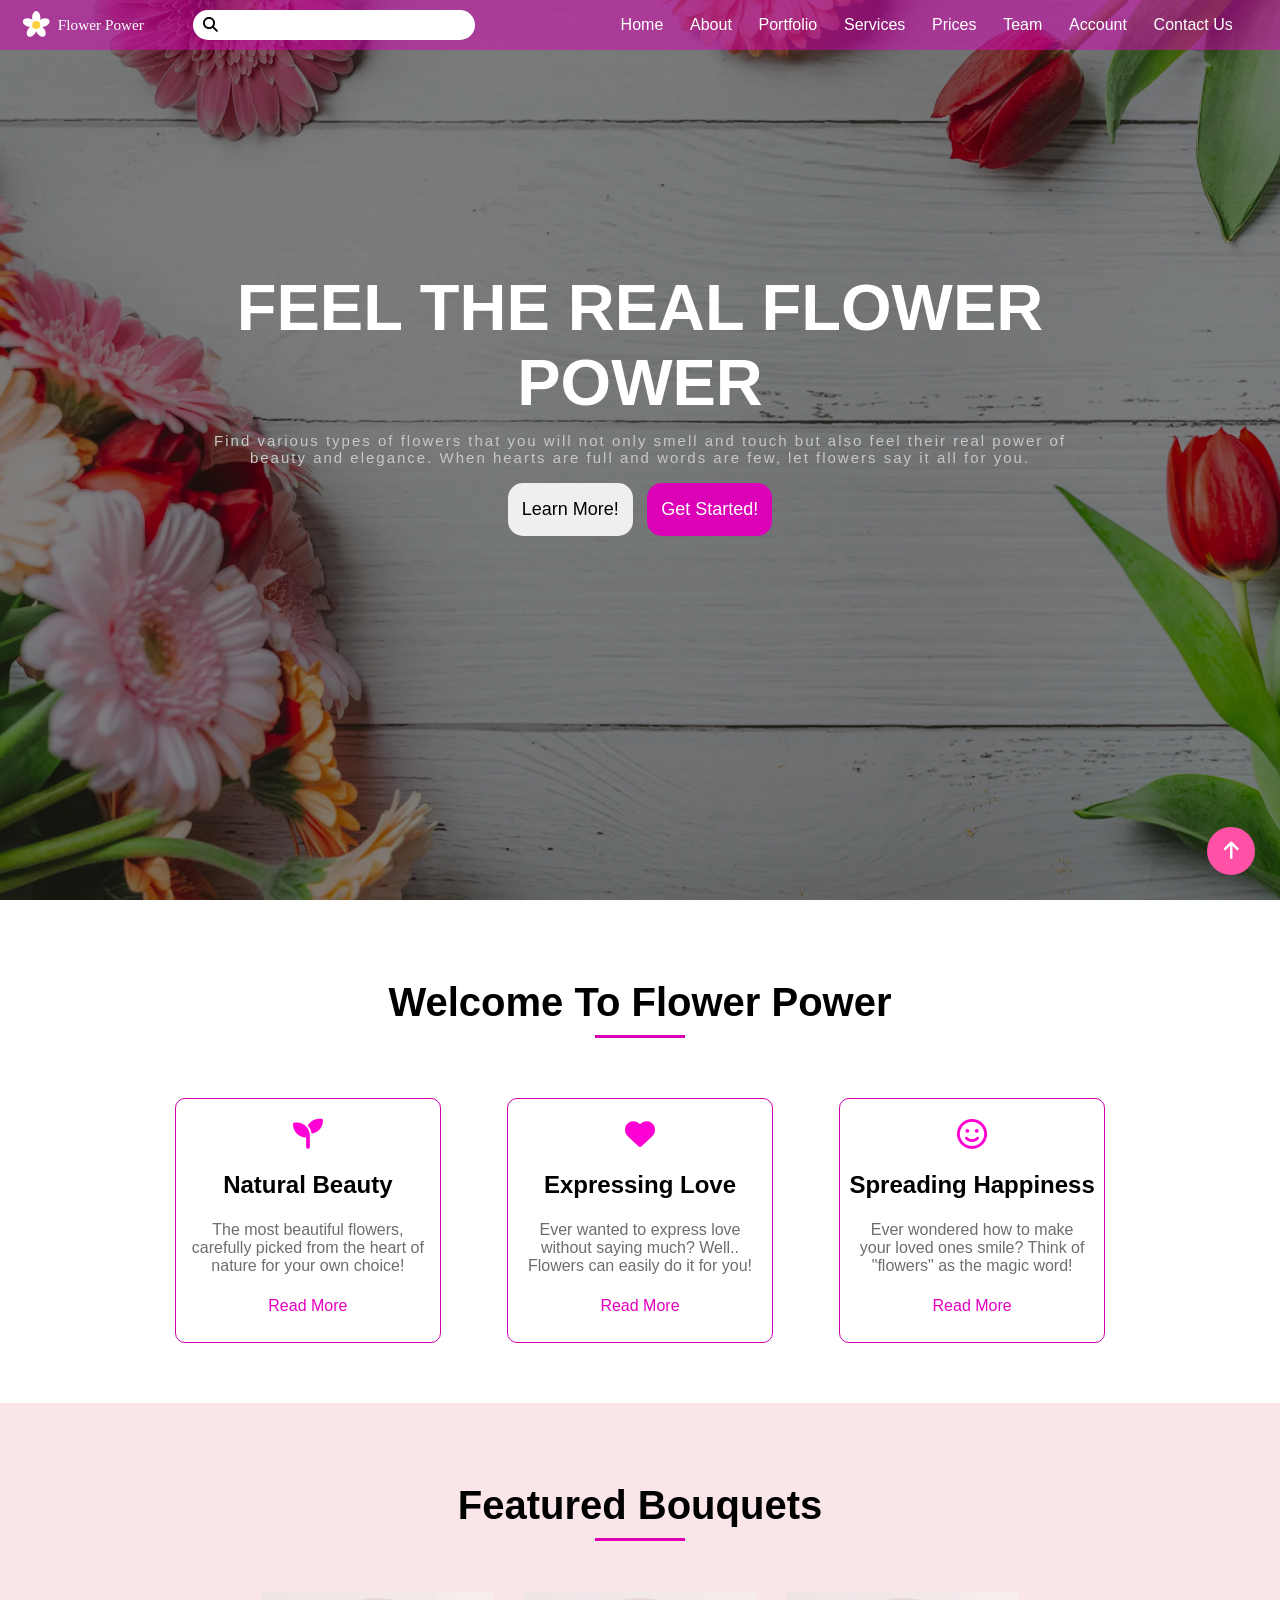
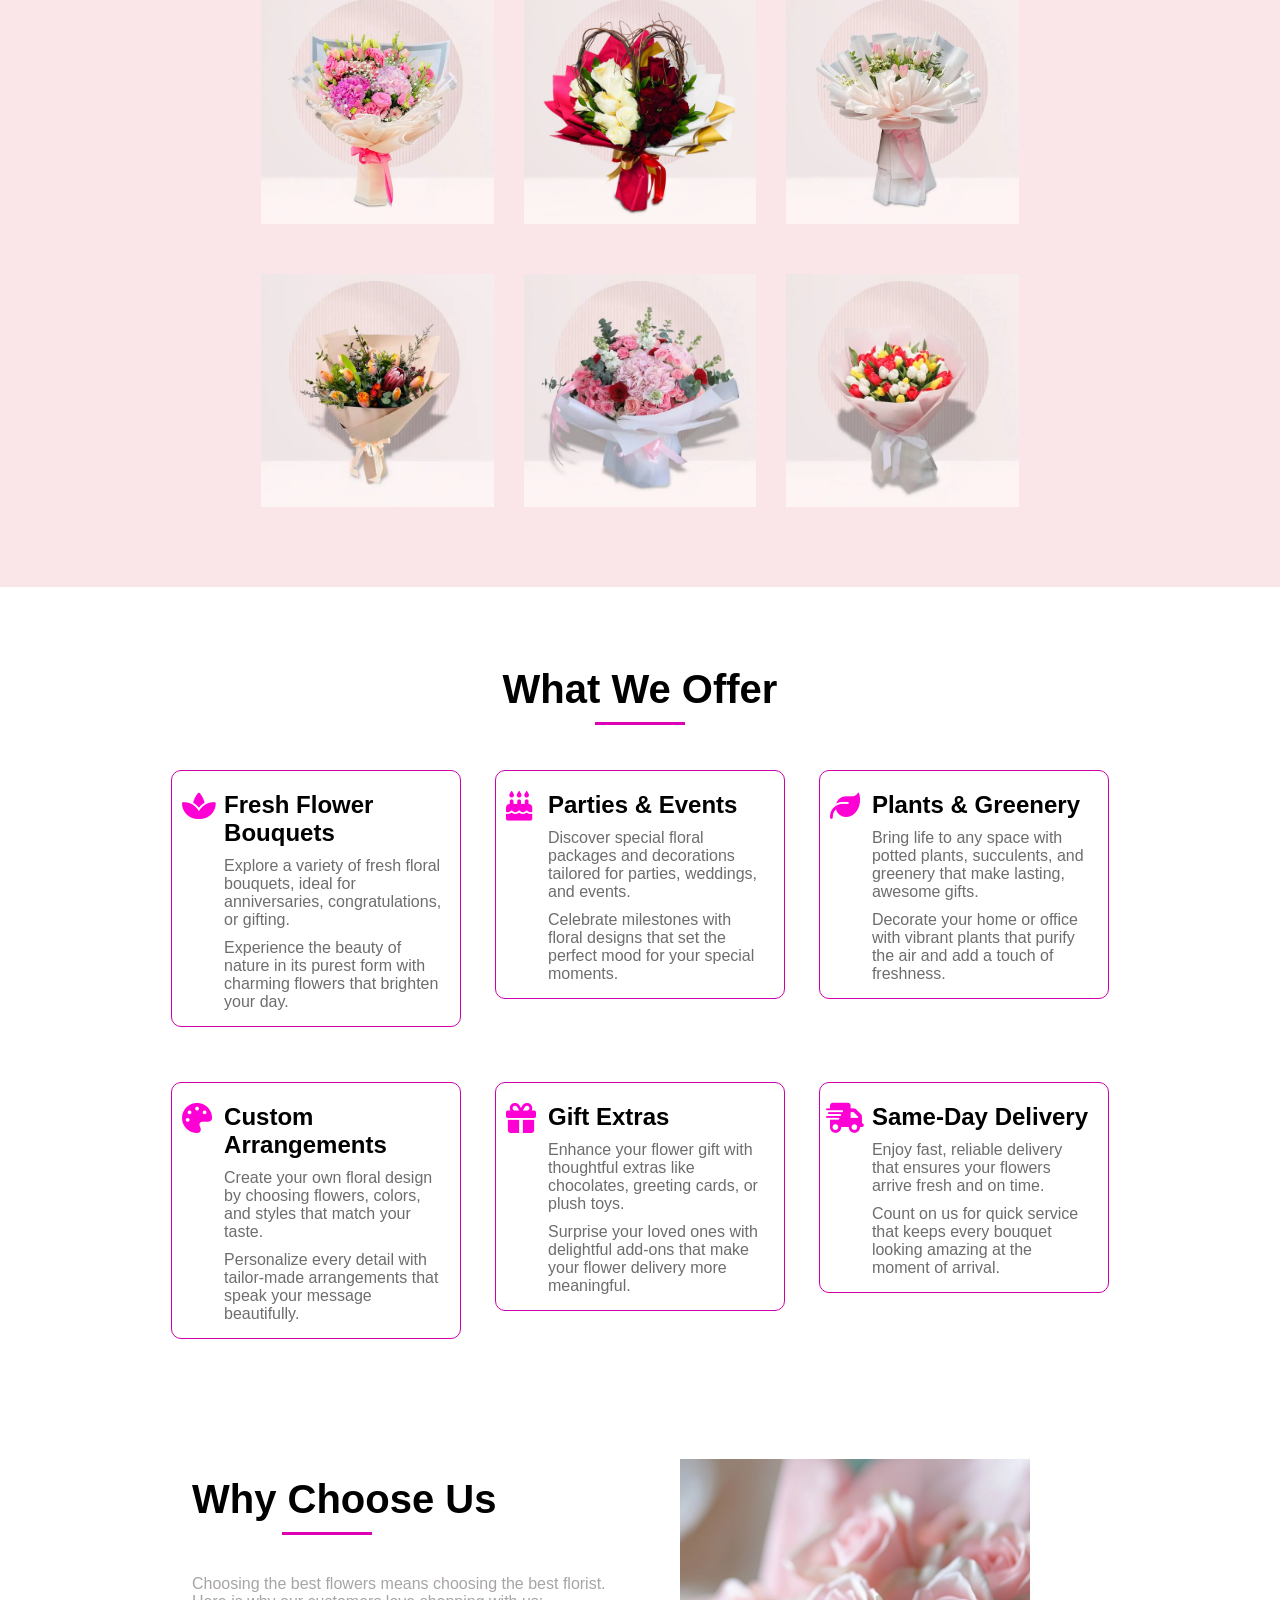
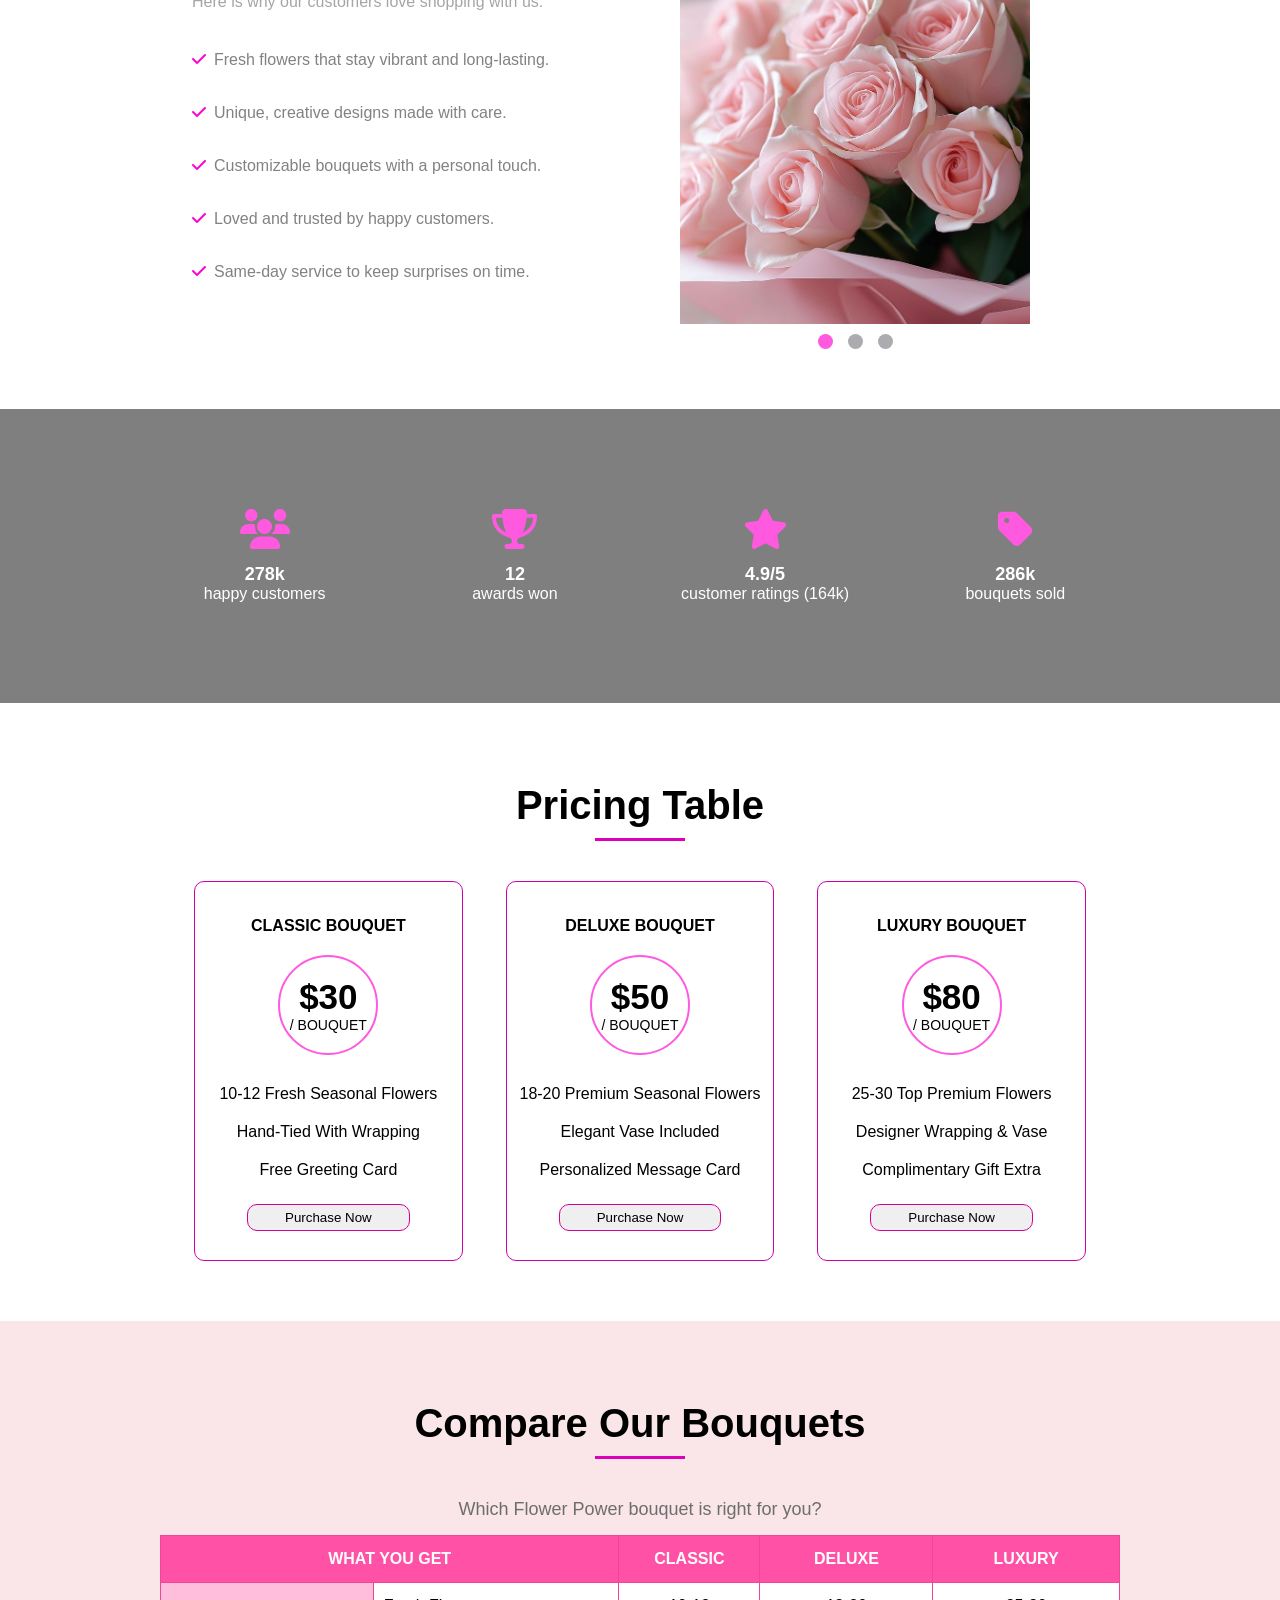
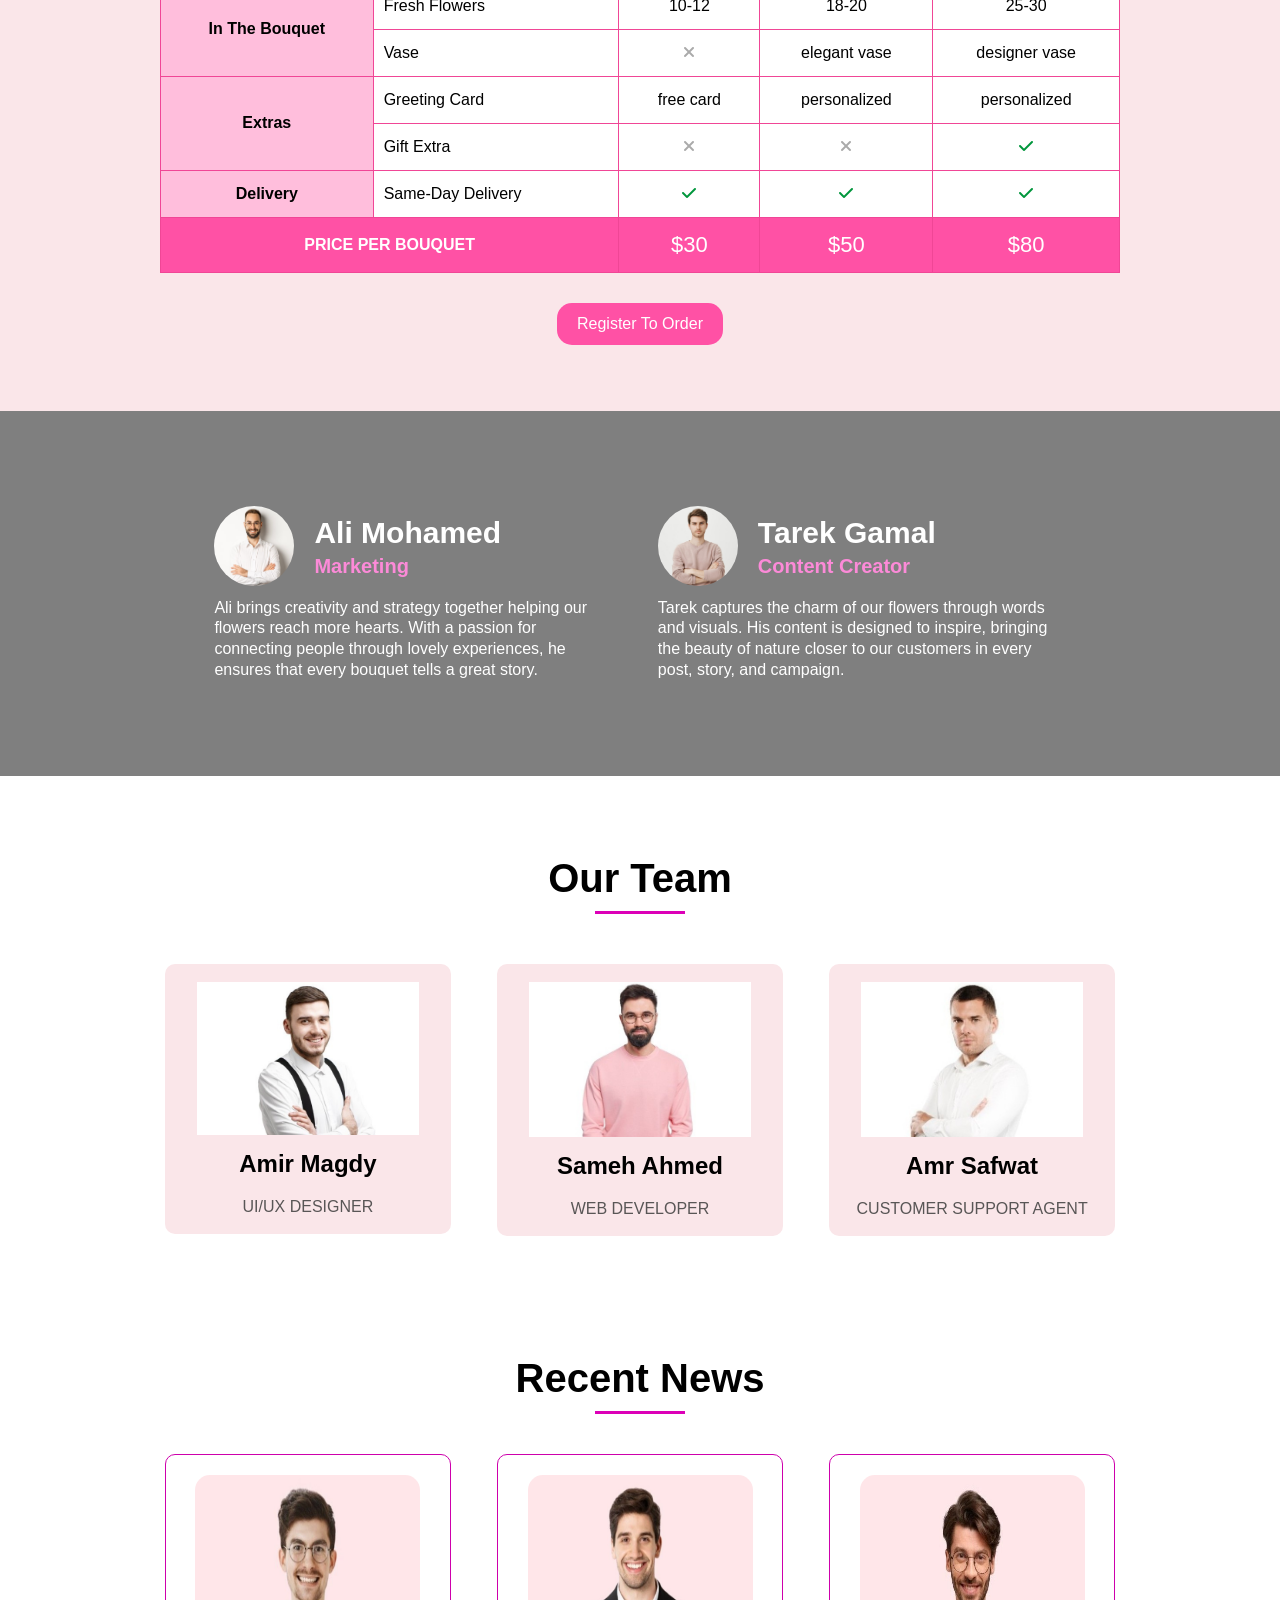
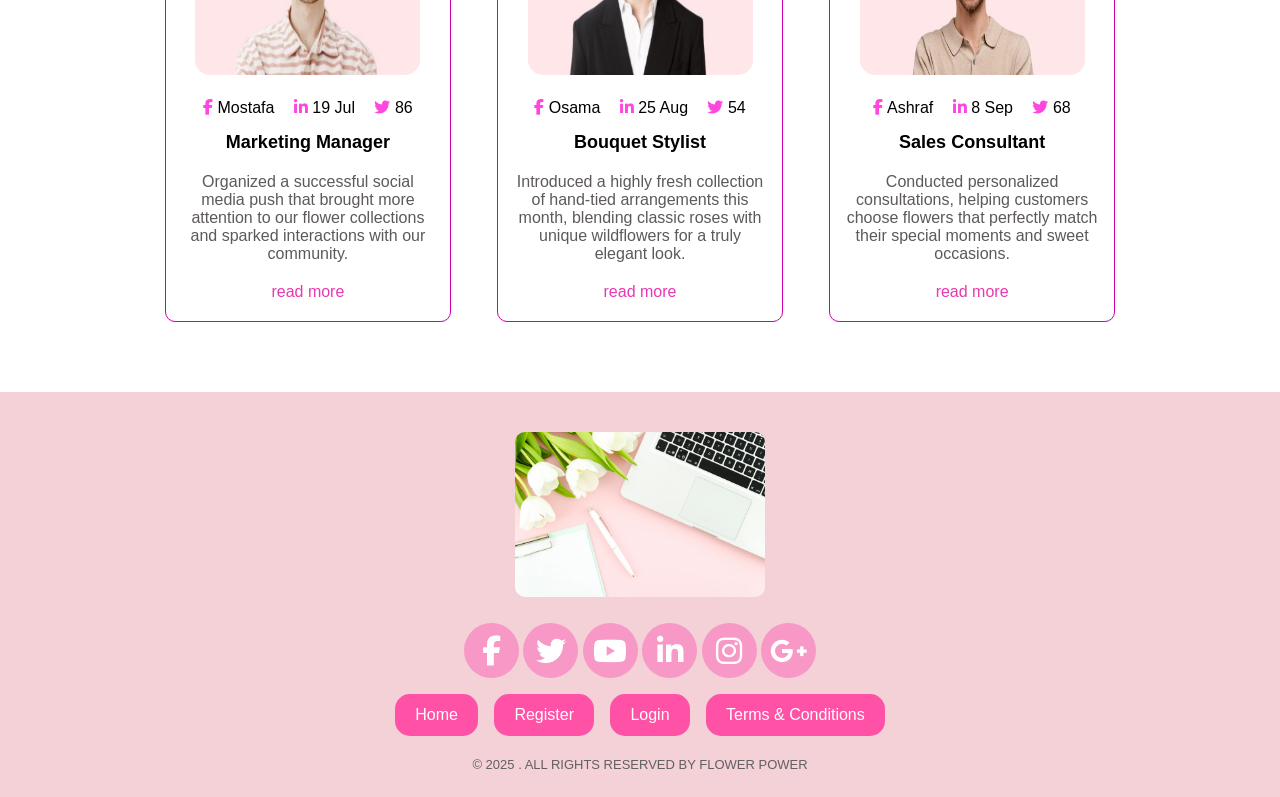
==== commit abf011e6: "Add files via upload" ====
--- a/index.html
+++ b/index.html
@@ -3,14 +3,15 @@
   <head>
     <meta charset="UTF-8" />
     <meta name="viewport" content="width=device-width, initial-scale=1" />
-    <title>Flower Power</title>
+    <title>Home | Flower Power</title>
+    <link rel="icon" type="image/svg+xml" href="Assets/favicon.svg" />
     <link rel="stylesheet" href="css/style.css" />
     <link rel="stylesheet" href="css/all.css" />
   </head>
 
   <body>
     <div class="header">
-      <a href="#home"><i class="fa-solid fa-house home-icon"></i></a>
+      <a href="#home" class="logo-link"><img src="Assets/logo.svg" alt="Flower Power - home" class="logo" /></a>
       <input type="text" class="search-box" aria-label="search" />
       <i class="fa-solid fa-magnifying-glass search-icon"></i>
       <ul class="links">
@@ -36,7 +37,7 @@
     <div class="home" id="home">
       <div class="home-overlay"></div>
       <div class="home-content">
-        <h2 class="home-title">feel the real flower power</h2>
+        <h1 class="home-title">feel the real flower power</h1>
         <p class="home-p">
           Find various types of flowers that you will not only smell and touch
           but also feel their real power of beauty and elegance. When hearts are
@@ -566,7 +567,9 @@
         <p class="underline"></p>
         <div class="table-scroll">
           <table class="compare-table">
-            <caption>Which Flower Power bouquet is right for you?</caption>
+            <caption>
+              Which Flower Power bouquet is right for you?
+            </caption>
             <thead>
               <tr>
                 <th colspan="2">what you get</th>
@@ -890,6 +893,8 @@
       <p>&copy; 2025 . all rights reserved by Flower Power</p>
     </div>
     <!-------------------------------------- /footer -------------------------------------->
-    <a href="#home" class="back-to-top" aria-label="Back to top"><i class="fa-solid fa-arrow-up"></i></a>
+    <a href="#home" class="back-to-top" aria-label="Back to top"
+      ><i class="fa-solid fa-arrow-up"></i
+    ></a>
   </body>
 </html>
--- a/css/style.css
+++ b/css/style.css
@@ -1,3 +1,5 @@
+/* ---------- general ---------- */
+
 html {
   scroll-behavior: smooth;
 }
@@ -15,6 +17,8 @@
 body {
   font-family: "Franklin Gothic Medium", "Arial Narrow", Arial, sans-serif;
 }
+
+/* ---------- navbar ---------- */
 
 .header {
   width: 100%;
@@ -27,6 +31,13 @@
   display: flex;
 }
 
+.logo {
+  display: block;
+  height: 36px;
+  width: auto;
+  margin: 7px 20px;
+}
+
 .home-icon {
   color: #fff;
   font-size: 22px;
@@ -45,7 +56,7 @@
 .search-icon {
   position: absolute;
   top: 17px;
-  left: 90px;
+  left: 203px;
   font-size: 15px;
 }
 
@@ -122,7 +133,7 @@
   visibility: visible;
 }
 
-/* header [finished successfully] */
+/* ---------- home ---------- */
 
 .home {
   background-image: url(../Assets/spring-hero-background-with-flowers.webp);
@@ -187,7 +198,7 @@
   cursor: pointer;
 }
 
-/* home [finished successfully] */
+/* ---------- welcome ---------- */
 
 .welcome {
   width: 100%;
@@ -289,7 +300,7 @@
   color: black;
 }
 
-/* welcome [finished successfully] */
+/* ---------- featured ---------- */
 
 .featured {
   width: 100%;
@@ -371,7 +382,7 @@
   color: rgb(136, 133, 133);
 }
 
-/* featured [finished successfully] */
+/* ---------- offer ---------- */
 
 .offer {
   width: 100%;
@@ -479,7 +490,7 @@
   color: black;
 }
 
-/* offer [finished successfully] */
+/* ---------- choose ---------- */
 
 .choose {
   width: 100%;
@@ -584,7 +595,7 @@
   background-color: rgb(255, 89, 224);
 }
 
-/* choose [finished successfully] */
+/* ---------- achievements ---------- */
 
 .achievements {
   width: 100%;
@@ -634,7 +645,7 @@
   font-size: 18px;
 }
 
-/* achievements [finished successfully] */
+/* ---------- pricing ---------- */
 
 .pricing {
   width: 75%;
@@ -746,7 +757,7 @@
   border: 2px solid rgb(214, 0, 150);
 }
 
-/* pricing [finished successfully] */
+/* ---------- about ---------- */
 
 .about {
   width: 100%;
@@ -813,7 +824,7 @@
   line-height: 1.3;
 }
 
-/* about [finished successfully] */
+/* ---------- team ---------- */
 
 .team {
   width: 100%;
@@ -928,7 +939,7 @@
   color: rgb(204, 15, 144);
 }
 
-/* team [finished successfully] */
+/* ---------- news ---------- */
 
 .news {
   width: 80%;
@@ -1033,7 +1044,7 @@
   color: rgb(214, 0, 150);
 }
 
-/* news [finished successfully] */
+/* ---------- footer ---------- */
 
 .footer {
   width: 100%;
@@ -1082,8 +1093,6 @@
   transition: 0.5s;
 }
 
-/* footer [finished successfully] */
-
 /* ---------- shared buttons ---------- */
 
 .btn {
@@ -1270,6 +1279,20 @@
   padding: 7px 12px;
   border: 0;
   border-radius: 15px;
+}
+
+.flower-fieldset {
+  min-width: 0;
+}
+
+.flower-select {
+  display: block;
+  width: 100%;
+  max-width: 100%;
+  margin: 0 auto;
+  overflow: hidden;
+  text-overflow: ellipsis;
+  white-space: nowrap;
 }
 
 .about-label {
